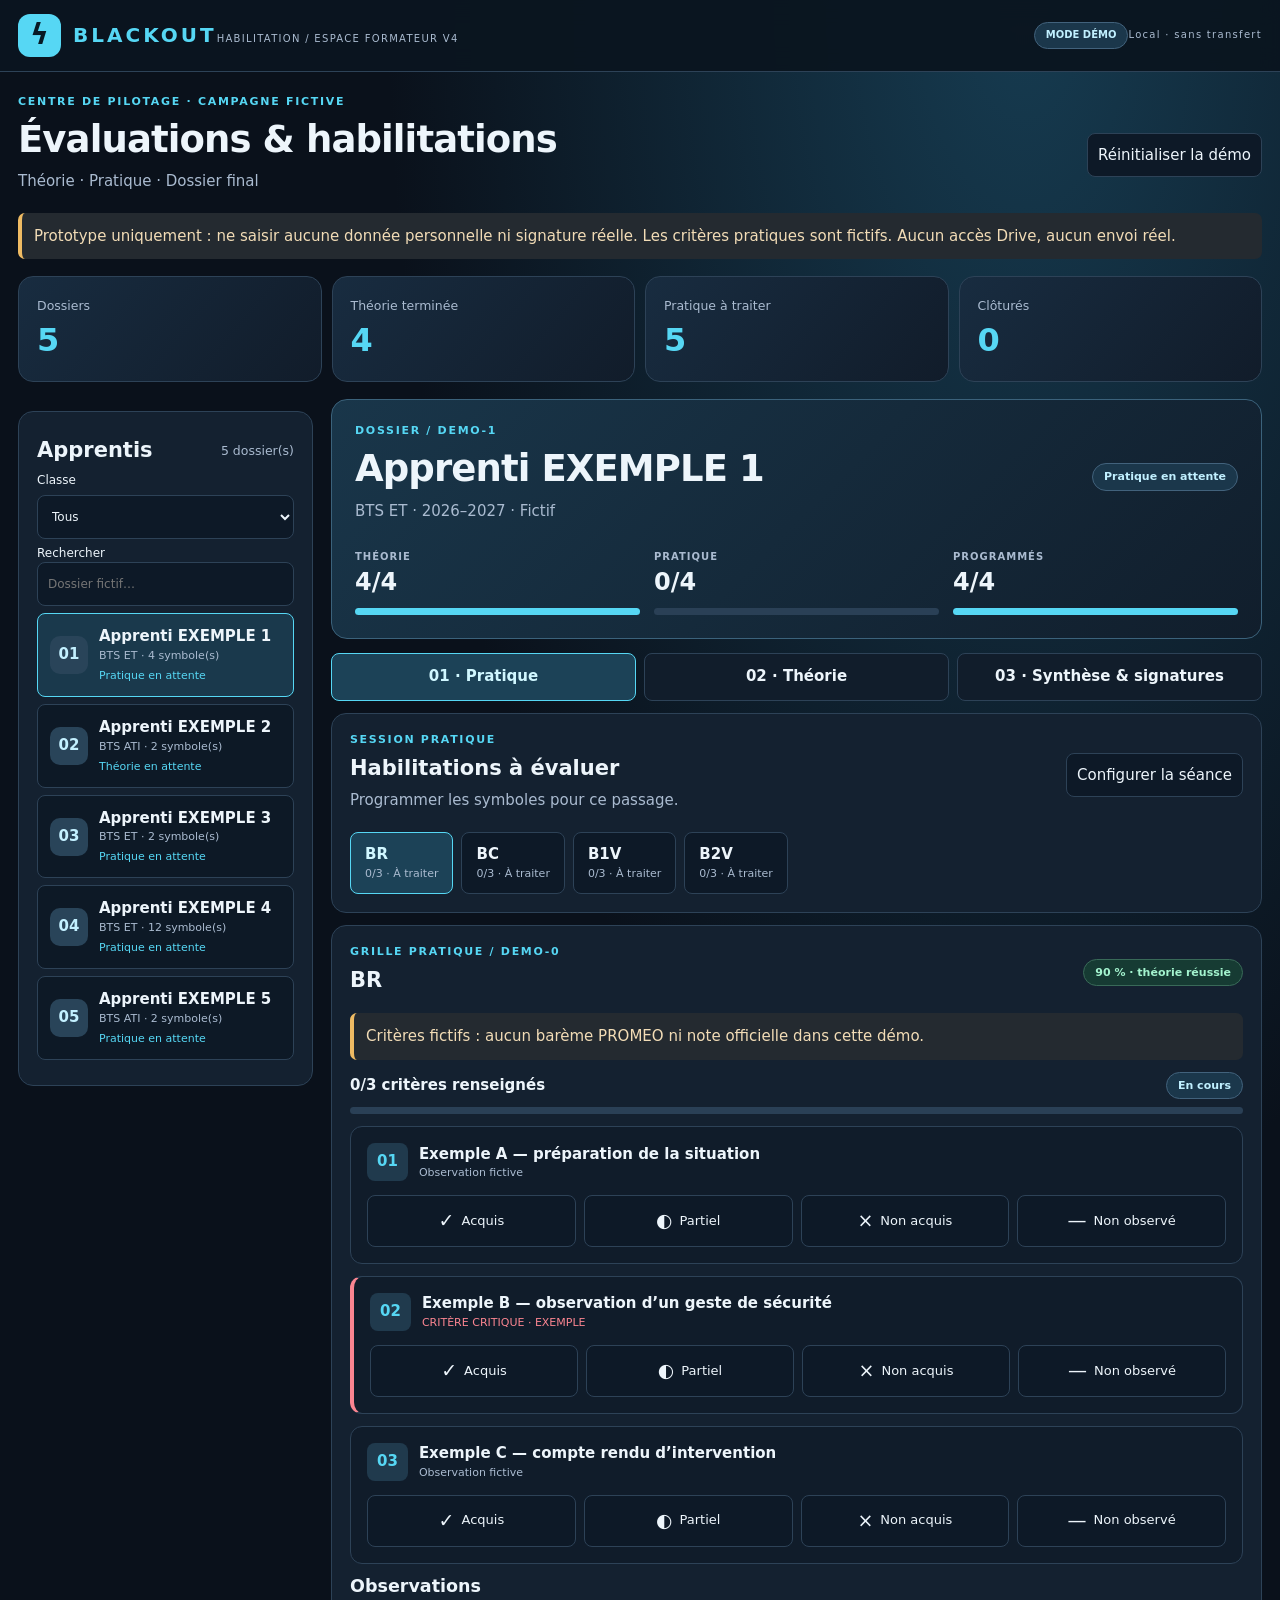
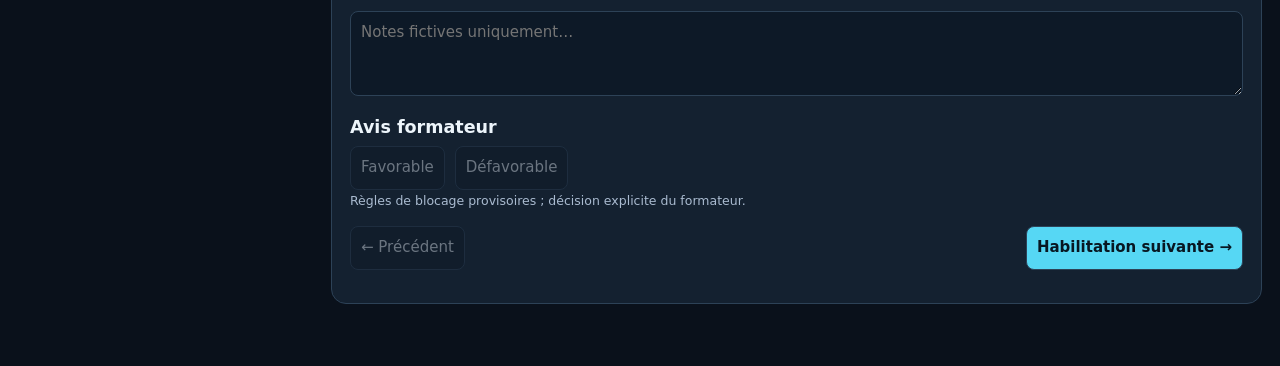
==== demo-v4/index.html @ 59c7b1a9 "Aperçu isolé V4, données fictives uniquement, V3 inchangée" ====
<!doctype html>
<html lang="fr"><meta charset="utf-8"><meta name="viewport" content="width=device-width,initial-scale=1"><title>BLACKOUT | Formateur V4 — démonstration</title>
<style>
:root{color-scheme:dark;--bg:#0b111a;--panel:#142131;--edge:#2a4256;--cyan:#56d7f4;--muted:#a7bbce;--red:#fa8591;--green:#49d8a4}*{box-sizing:border-box}body{margin:0;background:var(--bg);color:#edf5fb;font:16px system-ui,sans-serif}header{padding:20px;border-bottom:1px solid var(--edge);position:sticky;top:0;background:var(--bg);z-index:2}header b{color:var(--cyan);letter-spacing:3px}main{max-width:1100px;margin:auto;padding:18px}.panel{padding:20px;background:var(--panel);border:1px solid var(--edge);border-radius:14px;margin:12px 0}h1,h2,h3{margin:10px 0}p{line-height:1.5}.muted,small{color:var(--muted)}.notice{border-left:4px solid #efbb63;padding:12px;background:#242a30;color:#f2dcb6}.grid{display:grid;grid-template-columns:repeat(auto-fit,minmax(210px,1fr));gap:12px}.row{display:flex;gap:10px;flex-wrap:wrap;align-items:center;justify-content:space-between}button,input,select,textarea{font:inherit;border:1px solid var(--edge);border-radius:8px;padding:10px;color:inherit;background:#0d1927}button{cursor:pointer;min-height:44px}button.primary{background:var(--cyan);color:#081722;font-weight:800}button:disabled{opacity:.4;cursor:not-allowed}label{display:block}select,textarea{width:100%;margin:6px 0}.metric{font-size:30px;font-weight:800;color:var(--cyan)}.scroll{overflow:auto}table{width:100%;border-collapse:collapse}td,th{padding:12px;border-bottom:1px solid var(--edge);text-align:left}th{color:var(--muted)}.critical{border-left:4px solid var(--red)}.bad{color:var(--red)}.good{color:var(--green)}canvas{background:white;width:100%;height:120px;touch-action:none;border:1px solid var(--edge);border-radius:6px}#report{display:none}@media print{@page{size:A4;margin:13mm}header,#dashboard,#detail,.notice{display:none!important}body{background:white;color:black}#report{display:block!important}main{padding:0}.panel{background:white;border:1px solid #bbb}td,th{border:1px solid #aaa;color:black}img{max-width:100%}h2,h3{break-after:avoid}tr{break-inside:avoid}}:root{--bg:#0a111b;--panel:#142130;--edge:#2d4257;--cyan:#56d7f4;--muted:#aabbd0}body{background:radial-gradient(ellipse at 80% 0,#163b50,transparent 44%),var(--bg);font:15px/1.45 system-ui,sans-serif}header{display:flex;justify-content:space-between;align-items:center;gap:12px;padding:14px max(18px,calc((100vw - 1440px)/2));background:#0b1520f4;backdrop-filter:blur(12px)}.brand{display:flex;align-items:center;gap:12px}.logo{display:grid;place-items:center;width:43px;height:43px;border-radius:12px;background:var(--cyan);color:#071924;font-size:28px;font-weight:900}header b{font-size:20px;letter-spacing:3px}header small{font-size:10px;letter-spacing:1.3px}.label{font-size:11px;letter-spacing:1.7px;font-weight:800;color:var(--cyan)}main{max-width:1440px;padding:22px 18px 50px}h1,h2,h3{margin:8px 0;line-height:1.2}h1{font-size:clamp(25px,3vw,37px);letter-spacing:-.9px}h2{font-size:21px}p{margin:8px 0}.workspace{display:grid;grid-template-columns:minmax(245px,295px) minmax(0,1fr);gap:18px;align-items:start}.side{position:sticky;top:85px}.panel{padding:18px;border-radius:15px;margin:12px 0;background:var(--panel)}.hero{padding:23px;border:1px solid #3b627b;border-radius:16px;background:linear-gradient(135deg,#19364a,#111e2c);margin-bottom:14px}.hero-grid{display:grid;grid-template-columns:repeat(3,1fr);gap:14px;margin-top:20px}.hero-grid small{display:block;font-size:10px;letter-spacing:1px;font-weight:700}.hero-grid strong{font-size:24px}.track{height:7px;border-radius:8px;background:#2a4056;overflow:hidden;margin-top:8px}.track i{display:block;background:var(--cyan);height:100%}.metrics{display:grid;grid-template-columns:repeat(4,1fr);gap:10px;margin:17px 0}.metrics .panel{margin:0;background:linear-gradient(130deg,#182c40,#111c2a)}.metric{font-size:32px}.person{width:100%;display:flex;gap:11px;align-items:center;text-align:left;margin:7px 0;padding:12px;background:#0d1926;min-height:70px}.person.active{border-color:var(--cyan);background:#1a394c}.avatar{display:grid;place-items:center;width:38px;height:38px;flex:none;border-radius:10px;color:#c3f0ff;background:#294459;font-weight:850}.person span:last-child{display:flex;flex-direction:column}.person small{font-size:11px}.person em{font-style:normal;font-size:11px;color:var(--cyan);margin-top:4px}.steps{display:grid;grid-template-columns:repeat(3,1fr);gap:8px;margin:12px 0}.step{font-weight:750;background:#111d2b;min-height:48px}.step.active,.tab.active{border-color:var(--cyan);background:#1c4257;color:#d0f7ff}.scope-grid{display:grid;grid-template-columns:repeat(auto-fit,minmax(155px,1fr));gap:8px;margin:12px 0}.scope{display:flex;align-items:center;gap:9px;padding:11px;background:#0d1926;border:1px solid var(--edge);border-radius:10px;cursor:pointer}.scope small{display:block;font-size:11px}.scope input{accent-color:var(--cyan);width:22px;height:22px;flex:none}.tabs{display:flex;flex-wrap:wrap;gap:8px;margin-top:13px}.tab{display:flex;flex-direction:column;text-align:left;min-width:100px;padding:11px 14px}.tab small{font-size:11px}.pill{display:inline-block;border:1px solid #42627c;border-radius:99px;padding:5px 11px;font-size:11px;font-weight:750;color:#c1f0ff;background:#1b374b}.pill.ok{border-color:#396a58;background:#163b33;color:#a4f4cf}.pill.bad{border-color:#86434e;background:#42252d;color:#ffb2bb}.deferred{color:#ffd18a;font-size:13px;margin-top:10px}.criterion{border:1px solid var(--edge);border-radius:12px;padding:16px;margin:12px 0;background:#101c2a}.criterion.critical{border-left:4px solid var(--red)}.criterion-head{display:flex;align-items:center;gap:11px;margin-bottom:14px}.num{background:#203a4d;border-radius:8px;padding:8px 10px;font-weight:850;color:var(--cyan)}.criterion-head small{display:block;font-size:11px}.marks{display:grid;grid-template-columns:repeat(4,minmax(0,1fr));gap:8px}.mark{font-size:13px;min-height:52px;padding:8px 5px;display:flex;align-items:center;justify-content:center;gap:7px;white-space:normal}.mark span{font-size:19px}.mark.chosen.acquis,.chosen.favorable{border-color:var(--green);color:var(--green);background:#123e34}.mark.chosen.partiel{border-color:#ffd189;color:#ffd189;background:#41351f}.mark.chosen.non_acquis,.chosen.defavorable{border-color:var(--red);color:var(--red);background:#45252e}.mark.chosen.non_observe{background:#304257;border-color:#a7bbce}.navbottom{display:flex;justify-content:space-between;gap:10px;margin:15px 0}.notice{margin:12px 0;border-radius:7px}button{min-height:44px}button:focus-visible,input:focus-visible,textarea:focus-visible,select:focus-visible{outline:3px solid var(--cyan);outline-offset:2px}select,input[type=search]{width:100%;min-height:44px;padding:10px}textarea{resize:vertical;min-height:85px}.tiny{font-size:12px}.empty{border:1px dashed var(--edge);border-radius:14px;padding:28px;text-align:center;color:var(--muted)}.theory-item{border-top:1px solid var(--edge);padding:12px 0}.theory-item summary{color:var(--cyan);cursor:pointer}.report-table{min-width:460px}.viewname{font-size:12px;color:var(--muted)}.topright{text-align:right}.topright .pill{font-size:10px}@media(max-width:900px){.workspace{grid-template-columns:1fr}.side{position:static}.roster{display:grid;grid-template-columns:repeat(auto-fit,minmax(180px,1fr));gap:7px}.person{margin:0}.side-controls{display:grid;grid-template-columns:1fr 1fr;gap:10px}}@media(max-width:560px){main{padding:12px 10px 35px}header{padding:10px}.logo{width:35px;height:35px;font-size:24px}header b{font-size:15px}header small{font-size:8px}.metrics{grid-template-columns:1fr 1fr;gap:8px}.metrics .panel,.hero,.panel,.criterion{padding:13px}.marks{grid-template-columns:1fr 1fr}.steps{gap:5px}.step{font-size:12px;padding:7px 3px}.hero-grid{gap:8px}.hero-grid small{letter-spacing:0;font-size:9px}.tab{min-width:90px}.topright small{display:none}}@media print{#screen{display:none!important}#report{display:block!important}body{color:#172c44;background:#fff}}</style>
<header><div class="brand"><span class="logo">ϟ</span><div><b>BLACKOUT</b><small>HABILITATION / ESPACE FORMATEUR V4</small></div></div><div class="topright"><span class="pill">MODE DÉMO</span><small id="storage">Local · sans transfert</small></div></header>
<main><div id="screen"><div class="label">CENTRE DE PILOTAGE · CAMPAGNE FICTIVE</div><div class="row"><div><h1>Évaluations & habilitations</h1><p class="muted">Théorie · Pratique · Dossier final</p></div><button id="reset">Réinitialiser la démo</button></div><p class="notice">Prototype uniquement : ne saisir aucune donnée personnelle ni signature réelle. Les critères pratiques sont fictifs. Aucun accès Drive, aucun envoi réel.</p><div id="metrics" class="metrics"></div><div class="workspace"><aside id="dashboard" class="panel side"></aside><section id="detail"></section></div></div><section id="report"></section></main>
<script>/* V4 — noyau du dossier, règles pédagogiques provisoires */
const BlackoutCore=(function buildCore(){
 const profiles=["B0_éxécutant","B0_Chargé_de_chantier","B1V","B2V","BC","BE_mesurage","BE_Essais","BE_Manœuvre","BP","BR","BS","BF_HF"];
 function summarize(d,p){
  const t=d.theory[p]||null,g=d.practice[p]||null;
  const criteria=g?.criteria||[];
  const marked=criteria.filter(c=>["acquis","partiel","non_acquis","non_observe"].includes(c.mark));
  const critical=marked.filter(c=>c.critical&&c.mark!=="acquis");
  const complete=Boolean(g?.gridVersion&&criteria.length&&marked.length===criteria.length&&marked.every(c=>c.mark!=="non_observe"));
  return {theory:t? (t.passed?"réussie":"non réussie"):"à passer",practice:!complete?"à compléter":critical.length?"alerte critique":"évaluée",critical:critical.length,complete,canReview:Boolean(t&&complete),canFavor:Boolean(t?.passed&&complete&&!critical.length)};
 }
 function status(d){if(d.closed)return "Clôturé";if(d.profiles.some(p=>!d.theory[p]))return "Théorie en attente";if(d.profiles.some(p=>!summarize(d,p).complete))return "Pratique en attente";return "À valider / signer";}
 function attachTheory(d,packet){
  if(d.closed)throw Error("Dossier clôturé");
  if(packet.caseId!==d.caseId||packet.campaignId!==d.campaignId)throw Error("Identifiant ou campagne incompatible");
  if(!packet.results||typeof packet.results!=="object")throw Error("Résultats absents");
  const entries=Object.entries(packet.results);
  if(!entries.length)throw Error("Aucun résultat");
  for(const [p,r] of entries){
   if(!d.profiles.includes(p)||r.profile!==p||!Number.isInteger(r.good)||!Number.isInteger(r.total)||r.total<=0||r.good<0||r.good>r.total||!Array.isArray(r.details)||!Array.isArray(r.critical)||typeof r.passed!=="boolean")throw Error("Résultat invalide");
   if(d.theory[p])throw Error("Résultat déjà présent : reprise explicite nécessaire");
  }
  const next=JSON.parse(JSON.stringify(d));for(const [p,r] of entries)next.theory[p]={...r,source:"déclaratif / non authentifié"};next.revision++;return next;
 }
 function reviewAllowed(d){
  return d.profiles.every(p=>{const s=summarize(d,p),a=d.opinions[p];return s.canReview&&["favorable","defavorable"].includes(a)&&(a!=="favorable"||s.canFavor);});
 }
 return {profiles,summarize,status,attachTheory,reviewAllowed};
})();
</script>
<script>
"use strict";
const C=BlackoutCore, esc=v=>String(v??"").replace(/[&<>"']/g,x=>({"&":"&amp;","<":"&lt;",">":"&gt;",'"':"&quot;","'":"&#39;"}[x]));
const mkResult=(p,passed)=>({profile:p,good:passed?18:12,total:20,score:passed?90:60,passed,critical:passed?[]:["EX-02"],details:[{question:"Question fictive 1 (démonstration)",selected:["Réponse exemple"],expected:["Réponse exemple"],ok:true,critical:false},{question:"Question fictive 2 (démonstration)",selected:["Choix A"],expected:[passed?"Choix A":"Choix B"],ok:passed,critical:!passed}],date:"2026-11-26"});
function dossier(i,classe,profiles,done){let d={caseId:"DEMO-"+i,campaignId:"DEMO-2026",identity:{nom:"EXEMPLE "+i,prenom:"Apprenti",classe},profiles,theory:{},practice:{},opinions:{},signatures:{},revision:0,closed:false};if(done)d=C.attachTheory(d,{caseId:d.caseId,campaignId:d.campaignId,results:Object.fromEntries(profiles.map(p=>[p,mkResult(p,i!==3)]))});return d;}
const labels={"B0_éxécutant":"B0 exécutant","B0_Chargé_de_chantier":"B0 chargé de chantier","BE_mesurage":"BE Mesurage","BE_Essais":"BE Essai","BE_Manœuvre":"BE Manœuvre","BF_HF":"BF-HF"};
const label=p=>labels[p]||p;
const choices=[["acquis","Acquis","✓"],["partiel","Partiel","◐"],["non_acquis","Non acquis","×"],["non_observe","Non observé","—"]];
const key="blackout-v4-da-demo-1";
const initial=()=>[dossier(1,"BTS ET",["BR","BC","B1V","B2V"],true),dossier(2,"BTS ATI",["BS","BE_mesurage"],false),dossier(3,"BTS ET",["BR","BS"],true),dossier(4,"BTS ET",C.profiles,true),dossier(5,"BTS ATI",["B0_éxécutant","BE_Manœuvre"],true)].map(d=>({...d,scope:[...d.profiles]}));
let dossiers=initial(),selected=dossiers[0].caseId,filter="Tous",query="",tab="BR",view="practice",scopeOpen=false;
try{let raw=JSON.parse(localStorage.getItem(key)||"null");if(Array.isArray(raw)&&raw.length===5&&raw.every(d=>d.caseId?.startsWith("DEMO-")&&Array.isArray(d.scope)))dossiers=raw}catch{}
function saveDemo(){try{localStorage.setItem(key,JSON.stringify(dossiers));$("storage").textContent="Brouillon démo sauvegardé"}catch{$("storage").textContent="Session en mémoire"}}
function progress(n,t){return '<div class="track" role="progressbar" aria-valuemin="0" aria-valuemax="'+t+'" aria-valuenow="'+n+'"><i style="width:'+(t?100*n/t:0)+'%"></i></div>'}
function pill(t,k=""){return '<span class="pill '+k+'">'+esc(t)+'</span>'}
function toggleScope(d,p,on){if(d.closed||!d.profiles.includes(p))return false;d.scope=on?d.profiles.filter(x=>x===p||d.scope.includes(x)):d.scope.filter(x=>x!==p);invalidate(d);return true}
function canClose(d){return !d.closed&&C.reviewAllowed(d)}
function status(d){return C.status(d)}
function initGrid(d,p){return d.practice[p]??={gridVersion:"DEMO-0",criteria:[{text:"Exemple A — préparation de la situation",critical:false,mark:""},{text:"Exemple B — observation d’un geste de sécurité",critical:true,mark:""},{text:"Exemple C — compte rendu d’intervention",critical:false,mark:""}],observations:""}}
function count(d,p){return initGrid(d,p).criteria.filter(c=>c.mark&&c.mark!=="non_observe").length}
function setMark(d,p,i,v){if(d.closed||!d.scope.includes(p)||!choices.some(c=>c[0]===v)||!initGrid(d,p).criteria[i])return false;initGrid(d,p).criteria[i].mark=v;delete d.opinions[p];invalidate(d);return true}
function ensureTab(d){if(!d.scope.includes(tab))tab=d.scope[0]||null}
const $=id=>document.getElementById(id);
function dashboard(){let group=dossiers.filter(d=>filter==="Tous"||d.identity.classe===filter),list=group.filter(d=>(d.identity.prenom+" "+d.identity.nom+" "+d.caseId).toLowerCase().includes(query.toLowerCase()));$("metrics").innerHTML=[["Dossiers",group.length],["Théorie terminée",group.filter(d=>d.profiles.every(p=>d.theory[p])).length],["Pratique à traiter",group.filter(d=>!d.closed&&d.profiles.some(p=>!C.summarize(d,p).complete)).length],["Clôturés",group.filter(d=>d.closed).length]].map(([t,n])=>'<div class="panel"><small>'+t+'</small><div class="metric">'+n+'</div></div>').join("");
$("dashboard").innerHTML='<div class="row"><h2>Apprentis</h2><small>'+list.length+' dossier(s)</small></div><div class="side-controls"><label class="tiny">Classe<select id="classFilter">'+["Tous","BTS ET","BTS ATI"].map(c=>'<option '+(filter===c?"selected":"")+'>'+c+'</option>').join("")+'</select></label><label class="tiny">Rechercher<input type="search" id="search" placeholder="Dossier fictif…" value="'+esc(query)+'"></label></div><div id="roster" class="roster">'+list.map(d=>'<button class="person '+(d.caseId===selected?"active":"")+'" data-open="'+d.caseId+'"><span class="avatar">'+d.caseId.split("-").pop().padStart(2,"0")+'</span><span><b>'+esc(d.identity.prenom+" "+d.identity.nom)+'</b><small>'+esc(d.identity.classe)+' · '+d.profiles.length+' symbole(s)</small><em>'+esc(status(d))+'</em></span></button>').join("")+'</div>';
$("classFilter").onchange=e=>{filter=e.target.value;const d=current();if(filter!=="Tous"&&d?.identity.classe!==filter){selected=dossiers.find(x=>x.identity.classe===filter)?.caseId||null;tab=null;view="practice";scopeOpen=false;}dashboard();detail()};$("search").oninput=e=>{query=e.target.value;let start=e.target.selectionStart;dashboard();$("search").focus();try{$("search").setSelectionRange(start,start)}catch{}};
$("dashboard").querySelectorAll("[data-open]").forEach(b=>b.onclick=()=>{selected=b.dataset.open;tab=null;view="practice";scopeOpen=false;dashboard();detail();if(innerWidth<901)$("detail").scrollIntoView({behavior:"smooth"})})}
$("reset").onclick=()=>{if(!confirm("Réinitialiser les données fictives ?"))return;dossiers=initial();selected=dossiers[0].caseId;tab="BR";view="practice";scopeOpen=false;saveDemo();dashboard();detail()};
function invalidate(d){d.signatures={};d.revision++;}function current(){return dossiers.find(d=>d.caseId===selected)}
function detail(){const d=current();if(!d){$("detail").innerHTML='<div class="empty">Sélectionner un apprenti.</div>';return}
d.profiles.forEach(p=>initGrid(d,p));ensureTab(d);const td=d.profiles.filter(p=>d.theory[p]).length,pd=d.profiles.filter(p=>C.summarize(d,p).complete).length,n=d.profiles.length;
$("detail").innerHTML='<section class="hero"><div class="row"><div><div class="label">DOSSIER / '+esc(d.caseId)+'</div><h1>'+esc(d.identity.prenom+" "+d.identity.nom)+'</h1><p class="muted">'+esc(d.identity.classe)+' · 2026–2027 · Fictif</p></div>'+pill(status(d))+'</div><div class="hero-grid">'+[["THÉORIE",td],["PRATIQUE",pd],["PROGRAMMÉS",d.scope.length]].map(([t,v])=>'<div><small>'+t+'</small><strong>'+v+'/'+n+'</strong>'+progress(v,n)+'</div>').join("")+'</div></section><div class="steps">'+[["practice","01 · Pratique"],["theory","02 · Théorie"],["final","03 · Synthèse & signatures"]].map(([v,t])=>'<button class="step '+(v===view?"active":"")+'" data-view="'+v+'" aria-pressed="'+(v===view)+'">'+t+'</button>').join("")+'</div>';
$("detail").querySelectorAll("[data-view]").forEach(b=>b.onclick=()=>{view=b.dataset.view;detail()});
if(view==="theory"){$("detail").insertAdjacentHTML("beforeend",'<section class="panel"><div class="label">RÉSULTATS THÉORIQUES</div><h2>Historique du dossier</h2><p class="muted">Résultats et corrigés fictifs.</p>'+d.profiles.map(p=>{let r=d.theory[p];return '<div class="theory-item"><div class="row"><b>'+esc(label(p))+'</b>'+pill(r?r.score+" % · "+(r.passed?"Réussie":"Non réussie"):"À passer",r?(r.passed?"ok":"bad"):"")+'</div>'+(r?'<p class="muted">'+r.good+'/'+r.total+' · '+r.critical.length+' erreur(s) critique(s)</p><details><summary>Voir le corrigé</summary>'+r.details.map(q=>'<p>'+esc(q.question)+'<br>Donnée : '+esc(q.selected.join(", "))+'<br>Attendue : '+esc(q.expected.join(", "))+'</p>').join("")+'</details>':"")+'</div>'}).join("")+'</section>');return}
if(view==="practice"){
const disabled=d.closed?"disabled":"",scope=document.createElement("section");scope.className="panel";
scope.innerHTML='<div class="row"><div><div class="label">SESSION PRATIQUE</div><h2>Habilitations à évaluer</h2><p class="muted">Programmer les symboles pour ce passage.</p></div><button id="configure" aria-expanded="'+scopeOpen+'">'+(scopeOpen?"Fermer la sélection":"Configurer la séance")+'</button></div>'+(scopeOpen?'<div class="scope-grid">'+d.profiles.map(p=>'<label class="scope"><input type="checkbox" data-scope="'+esc(p)+'" '+(d.scope.includes(p)?"checked":"")+' '+disabled+'><span><b>'+esc(label(p))+'</b><small>'+(d.scope.includes(p)?"Programmé":"Reporté")+'</small></span></label>').join("")+'</div><small>Un report ne supprime ni la théorie ni les observations. Il ne vaut pas validation.</small>':"")+'<div class="tabs">'+d.scope.map(p=>{let s=C.summarize(d,p);return '<button class="tab '+(tab===p?"active":"")+'" data-tab="'+esc(p)+'" aria-pressed="'+(tab===p)+'"><b>'+esc(label(p))+'</b><small>'+count(d,p)+'/'+initGrid(d,p).criteria.length+' · '+(s.critical?"Alerte":s.complete?"Évaluée":"À traiter")+'</small></button>'}).join("")+'</div>'+(d.profiles.some(p=>!d.scope.includes(p))?'<div class="deferred">Reportés : '+d.profiles.filter(p=>!d.scope.includes(p)).map(p=>esc(label(p))).join(" · ")+'</div>':"");
$("detail").append(scope);$("configure").onclick=()=>{scopeOpen=!scopeOpen;detail()};scope.querySelectorAll("[data-scope]").forEach(el=>el.onchange=()=>{if(toggleScope(d,el.dataset.scope,el.checked)){ensureTab(d);saveDemo();dashboard();detail()}});scope.querySelectorAll("[data-tab]").forEach(b=>b.onclick=()=>{tab=b.dataset.tab;detail()});
if(!tab){$("detail").insertAdjacentHTML("beforeend",'<div class="empty">Aucun symbole programmé. Ouvrir la sélection pour reprendre une évaluation.</div>');return}
const p=tab,g=initGrid(d,p),s=C.summarize(d,p),t=d.theory[p],section=document.createElement("section");section.className="panel";
section.innerHTML='<div class="row"><div><div class="label">GRILLE PRATIQUE / '+esc(g.gridVersion)+'</div><h2>'+esc(label(p))+'</h2></div>'+pill(t?t.score+" % · théorie "+(t.passed?"réussie":"non réussie"):"Théorie en attente",t?(t.passed?"ok":"bad"):"")+'</div><p class="notice">Critères fictifs : aucun barème PROMEO ni note officielle dans cette démo.</p><div class="row"><b>'+count(d,p)+'/'+g.criteria.length+' critères renseignés</b>'+pill(s.critical?"Alerte critique":s.complete?"Grille renseignée":"En cours",s.critical?"bad":s.complete?"ok":"")+'</div>'+progress(count(d,p),g.criteria.length)+g.criteria.map((c,i)=>'<article class="criterion '+(c.critical?"critical":"")+'"><div class="criterion-head"><span class="num">'+String(i+1).padStart(2,"0")+'</span><div><b>'+esc(c.text)+'</b><small class="'+(c.critical?"bad":"")+'">'+(c.critical?"CRITÈRE CRITIQUE · EXEMPLE":"Observation fictive")+'</small></div></div><div class="marks">'+choices.map(([v,l,icon])=>'<button class="mark '+v+' '+(c.mark===v?"chosen":"")+'" data-i="'+i+'" data-mark="'+v+'" aria-pressed="'+(c.mark===v)+'" '+disabled+'><span>'+icon+'</span>'+l+'</button>').join("")+'</div></article>').join("")+'<h3>Observations</h3><textarea data-observation maxlength="600" placeholder="Notes fictives uniquement…" '+disabled+'>'+esc(g.observations)+'</textarea><h3>Avis formateur</h3><div class="row" style="justify-content:start">'+[["favorable","Favorable"],["defavorable","Défavorable"]].map(([v,l])=>'<button data-opinion="'+v+'" class="'+v+' '+(d.opinions[p]===v?"chosen":"")+'" aria-pressed="'+(d.opinions[p]===v)+'" '+(d.closed||!s.canReview||(v==="favorable"&&!s.canFavor)?"disabled":"")+'>'+l+'</button>').join("")+'</div><small>Règles de blocage provisoires ; décision explicite du formateur.</small><div class="navbottom"><button data-move="-1" '+(d.scope.indexOf(p)===0?"disabled":"")+'>← Précédent</button><button class="primary" data-move="1" '+(d.scope.indexOf(p)===d.scope.length-1?"disabled":"")+'>Habilitation suivante →</button></div>';
$("detail").append(section);section.querySelectorAll("[data-mark]").forEach(el=>el.onclick=()=>{if(setMark(d,p,Number(el.dataset.i),el.dataset.mark)){saveDemo();dashboard();detail()}});section.querySelector("[data-observation]").oninput=e=>{g.observations=e.target.value;invalidate(d);saveDemo()};section.querySelectorAll("[data-opinion]").forEach(el=>el.onclick=()=>{if(d.closed)return;const a=C.summarize(d,p),v=el.dataset.opinion;if(!a.canReview||(v==='favorable'&&!a.canFavor))return;d.opinions[p]=v;invalidate(d);saveDemo();dashboard();detail()});section.querySelectorAll("[data-move]").forEach(el=>el.onclick=()=>{tab=d.scope[d.scope.indexOf(p)+Number(el.dataset.move)]||p;detail()});return}
$("detail").insertAdjacentHTML("beforeend",'<section class="panel scroll"><div class="label">CONTRÔLE FINAL</div><h2>Synthèse du dossier</h2><table class="report-table"><thead><tr><th>Symbole</th><th>Théorie</th><th>Pratique</th><th>Avis</th></tr></thead><tbody>'+d.profiles.map(p=>{let s=C.summarize(d,p);return '<tr><td><b>'+esc(label(p))+'</b></td><td>'+esc(s.theory)+'</td><td>'+esc(d.scope.includes(p)?s.practice:s.complete?"Évaluée · reportée":"Reportée / non évaluée")+'</td><td>'+esc(d.opinions[p]||"En attente")+'</td></tr>'}).join("")+'</tbody></table><p class="muted">La clôture finale exige tous les symboles attribués ; un report maintient le dossier ouvert.</p></section>');

 const box=document.createElement("section");box.className="panel";const can=canClose(d);
 box.innerHTML='<h2>Clôture et signatures de démonstration</h2><p>'+(can?"Synthèse prête pour le visa de test.":"Compléter théorie, pratique et avis de tous les symboles avant de signer.")+'</p><div class="grid">'+["learner","trainer"].map(role=>'<div><h3>'+(role==="learner"?"Apprenti":"Formateur")+'</h3><canvas id="pad-'+role+'" width="600" height="150"></canvas><p><button data-clear="'+role+'" '+(!can||d.closed?"disabled":"")+'>Effacer</button></p></div>').join("")+'</div><div class="row"><button class="primary" id="close" '+(!can||d.closed?"disabled":"")+'>Clôturer la démonstration</button><button id="print" '+(!d.closed?"disabled":"")+'>Imprimer / PDF</button></div><p class="muted">Aucun envoi automatique dans cette version.</p>';$("detail").append(box);
 for(const role of ["learner","trainer"]){const pad=$("pad-"+role),ctx=pad.getContext("2d");ctx.strokeStyle="#17334d";ctx.lineWidth=3;ctx.lineCap="round";if(d.signatures[role]){const img=new Image();img.onload=()=>ctx.drawImage(img,0,0);img.src=d.signatures[role].image}let active=false,moved=false;function xy(e){const r=pad.getBoundingClientRect();return [(e.clientX-r.left)*pad.width/r.width,(e.clientY-r.top)*pad.height/r.height]}pad.onpointerdown=e=>{if(!can||d.closed)return;active=true;moved=false;pad.setPointerCapture(e.pointerId);ctx.beginPath();ctx.moveTo(...xy(e));};pad.onpointermove=e=>{if(!active)return;moved=true;ctx.lineTo(...xy(e));ctx.stroke()};function finish(){if(active&&moved)d.signatures[role]={image:pad.toDataURL("image/png"),at:new Date().toISOString(),revision:d.revision};active=false;saveDemo()}pad.onpointerup=finish;pad.onpointercancel=finish;box.querySelector('[data-clear="'+role+'"]').onclick=()=>{delete d.signatures[role];ctx.clearRect(0,0,pad.width,pad.height);saveDemo()};}
 $("close").onclick=()=>{if(!canClose(d)||!["learner","trainer"].every(r=>d.signatures[r]?.revision===d.revision)){alert("Les deux signatures de démonstration sont nécessaires.");return}d.closed=true;d.closedAt=new Date().toISOString();saveDemo();dashboard();detail()};$("print").onclick=()=>{report(d);window.print()};
}
function report(d){$("report").innerHTML='<h1>Bilan habilitation — DÉMONSTRATION</h1><p>Document fictif, non administratif · '+esc(d.caseId)+'</p><p>'+esc(d.identity.prenom+" "+d.identity.nom+" · "+d.identity.classe)+'</p><table><tr><th>Symbole</th><th>Théorie</th><th>Pratique</th><th>Avis</th></tr>'+d.profiles.map(p=>{let s=C.summarize(d,p);return '<tr><td>'+esc(p)+'</td><td>'+esc(s.theory)+'</td><td>'+esc(s.practice)+'</td><td>'+esc(d.opinions[p])+'</td></tr>'}).join("")+'</table>'+d.profiles.map(p=>'<h2>'+esc(p)+'</h2><h3>Correction théorique</h3>'+d.theory[p].details.map(q=>'<p>'+esc(q.question)+' — donnée : '+esc(q.selected.join(", "))+' — attendue : '+esc(q.expected.join(", "))+'</p>').join("")+'<h3>Pratique (grille fictive)</h3>'+d.practice[p].criteria.map(c=>'<p>'+esc(c.text)+' : '+esc(c.mark)+'</p>').join("")+'<p>Observations : '+esc(d.practice[p].observations)+'</p>').join("")+'<h2>Signatures de test</h2>'+["learner","trainer"].map(r=>'<p>'+esc(r==="learner"?"Apprenti":"Formateur")+' · '+esc(d.signatures[r].at)+'</p><img width="260" src="'+esc(d.signatures[r].image)+'">').join("")+'<p>Clôturé le '+esc(d.closedAt)+'. Ne constitue pas un titre d’habilitation.</p>';}
dashboard();detail();
</script></html>
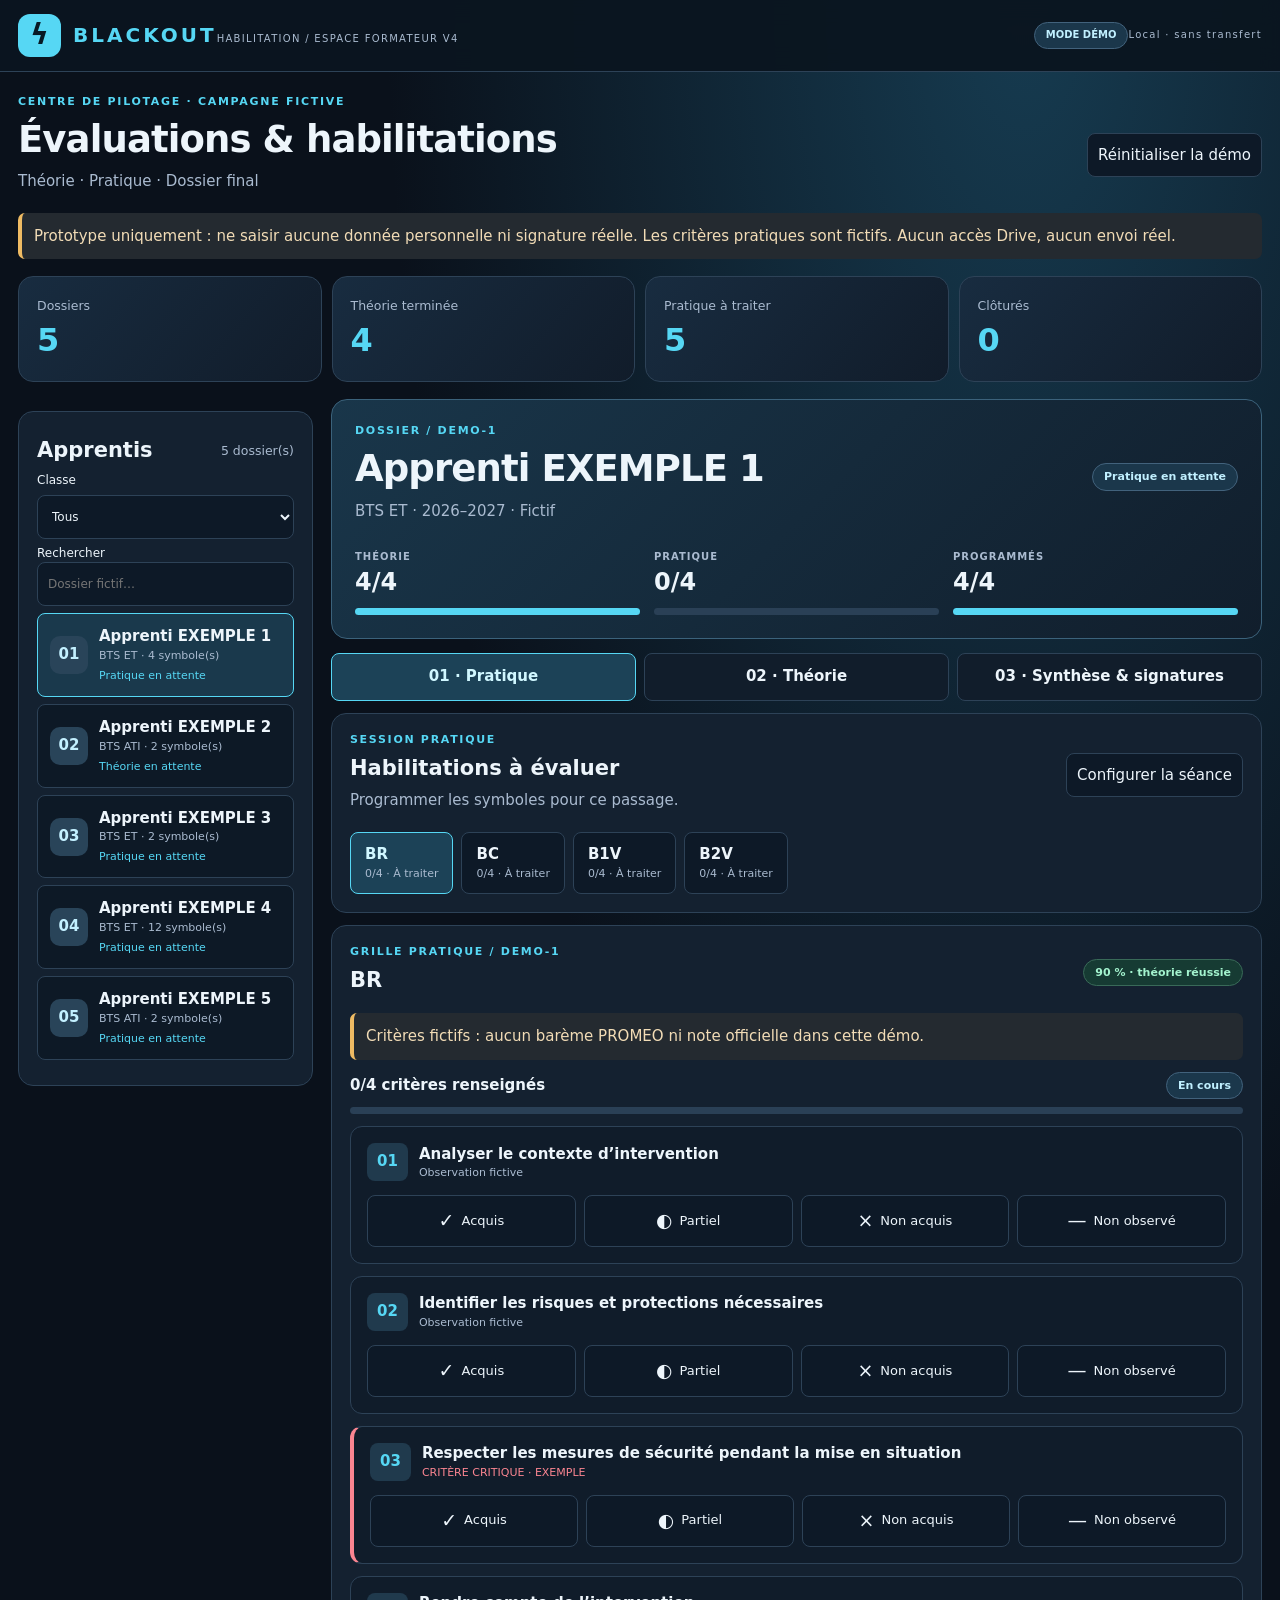
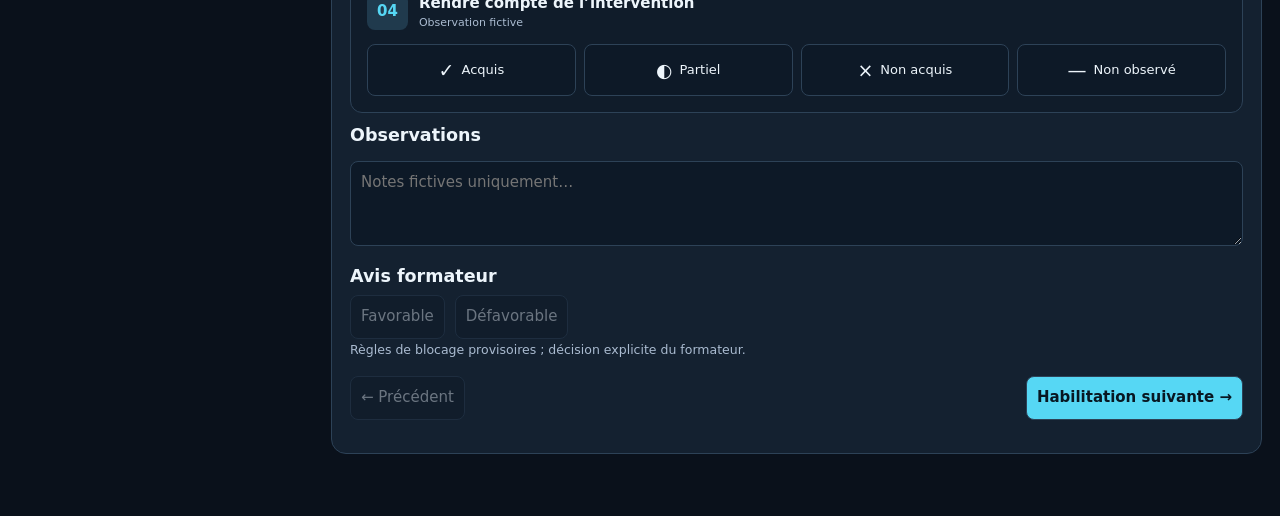
==== commit fd69186d: "Publier démo V4 avec grilles fictives et aperçu employeur" ====
--- a/demo-v4/index.html
+++ b/demo-v4/index.html
@@ -1,7 +1,23 @@
 <!doctype html>
 <html lang="fr"><meta charset="utf-8"><meta name="viewport" content="width=device-width,initial-scale=1"><title>BLACKOUT | Formateur V4 — démonstration</title>
 <style>
-:root{color-scheme:dark;--bg:#0b111a;--panel:#142131;--edge:#2a4256;--cyan:#56d7f4;--muted:#a7bbce;--red:#fa8591;--green:#49d8a4}*{box-sizing:border-box}body{margin:0;background:var(--bg);color:#edf5fb;font:16px system-ui,sans-serif}header{padding:20px;border-bottom:1px solid var(--edge);position:sticky;top:0;background:var(--bg);z-index:2}header b{color:var(--cyan);letter-spacing:3px}main{max-width:1100px;margin:auto;padding:18px}.panel{padding:20px;background:var(--panel);border:1px solid var(--edge);border-radius:14px;margin:12px 0}h1,h2,h3{margin:10px 0}p{line-height:1.5}.muted,small{color:var(--muted)}.notice{border-left:4px solid #efbb63;padding:12px;background:#242a30;color:#f2dcb6}.grid{display:grid;grid-template-columns:repeat(auto-fit,minmax(210px,1fr));gap:12px}.row{display:flex;gap:10px;flex-wrap:wrap;align-items:center;justify-content:space-between}button,input,select,textarea{font:inherit;border:1px solid var(--edge);border-radius:8px;padding:10px;color:inherit;background:#0d1927}button{cursor:pointer;min-height:44px}button.primary{background:var(--cyan);color:#081722;font-weight:800}button:disabled{opacity:.4;cursor:not-allowed}label{display:block}select,textarea{width:100%;margin:6px 0}.metric{font-size:30px;font-weight:800;color:var(--cyan)}.scroll{overflow:auto}table{width:100%;border-collapse:collapse}td,th{padding:12px;border-bottom:1px solid var(--edge);text-align:left}th{color:var(--muted)}.critical{border-left:4px solid var(--red)}.bad{color:var(--red)}.good{color:var(--green)}canvas{background:white;width:100%;height:120px;touch-action:none;border:1px solid var(--edge);border-radius:6px}#report{display:none}@media print{@page{size:A4;margin:13mm}header,#dashboard,#detail,.notice{display:none!important}body{background:white;color:black}#report{display:block!important}main{padding:0}.panel{background:white;border:1px solid #bbb}td,th{border:1px solid #aaa;color:black}img{max-width:100%}h2,h3{break-after:avoid}tr{break-inside:avoid}}:root{--bg:#0a111b;--panel:#142130;--edge:#2d4257;--cyan:#56d7f4;--muted:#aabbd0}body{background:radial-gradient(ellipse at 80% 0,#163b50,transparent 44%),var(--bg);font:15px/1.45 system-ui,sans-serif}header{display:flex;justify-content:space-between;align-items:center;gap:12px;padding:14px max(18px,calc((100vw - 1440px)/2));background:#0b1520f4;backdrop-filter:blur(12px)}.brand{display:flex;align-items:center;gap:12px}.logo{display:grid;place-items:center;width:43px;height:43px;border-radius:12px;background:var(--cyan);color:#071924;font-size:28px;font-weight:900}header b{font-size:20px;letter-spacing:3px}header small{font-size:10px;letter-spacing:1.3px}.label{font-size:11px;letter-spacing:1.7px;font-weight:800;color:var(--cyan)}main{max-width:1440px;padding:22px 18px 50px}h1,h2,h3{margin:8px 0;line-height:1.2}h1{font-size:clamp(25px,3vw,37px);letter-spacing:-.9px}h2{font-size:21px}p{margin:8px 0}.workspace{display:grid;grid-template-columns:minmax(245px,295px) minmax(0,1fr);gap:18px;align-items:start}.side{position:sticky;top:85px}.panel{padding:18px;border-radius:15px;margin:12px 0;background:var(--panel)}.hero{padding:23px;border:1px solid #3b627b;border-radius:16px;background:linear-gradient(135deg,#19364a,#111e2c);margin-bottom:14px}.hero-grid{display:grid;grid-template-columns:repeat(3,1fr);gap:14px;margin-top:20px}.hero-grid small{display:block;font-size:10px;letter-spacing:1px;font-weight:700}.hero-grid strong{font-size:24px}.track{height:7px;border-radius:8px;background:#2a4056;overflow:hidden;margin-top:8px}.track i{display:block;background:var(--cyan);height:100%}.metrics{display:grid;grid-template-columns:repeat(4,1fr);gap:10px;margin:17px 0}.metrics .panel{margin:0;background:linear-gradient(130deg,#182c40,#111c2a)}.metric{font-size:32px}.person{width:100%;display:flex;gap:11px;align-items:center;text-align:left;margin:7px 0;padding:12px;background:#0d1926;min-height:70px}.person.active{border-color:var(--cyan);background:#1a394c}.avatar{display:grid;place-items:center;width:38px;height:38px;flex:none;border-radius:10px;color:#c3f0ff;background:#294459;font-weight:850}.person span:last-child{display:flex;flex-direction:column}.person small{font-size:11px}.person em{font-style:normal;font-size:11px;color:var(--cyan);margin-top:4px}.steps{display:grid;grid-template-columns:repeat(3,1fr);gap:8px;margin:12px 0}.step{font-weight:750;background:#111d2b;min-height:48px}.step.active,.tab.active{border-color:var(--cyan);background:#1c4257;color:#d0f7ff}.scope-grid{display:grid;grid-template-columns:repeat(auto-fit,minmax(155px,1fr));gap:8px;margin:12px 0}.scope{display:flex;align-items:center;gap:9px;padding:11px;background:#0d1926;border:1px solid var(--edge);border-radius:10px;cursor:pointer}.scope small{display:block;font-size:11px}.scope input{accent-color:var(--cyan);width:22px;height:22px;flex:none}.tabs{display:flex;flex-wrap:wrap;gap:8px;margin-top:13px}.tab{display:flex;flex-direction:column;text-align:left;min-width:100px;padding:11px 14px}.tab small{font-size:11px}.pill{display:inline-block;border:1px solid #42627c;border-radius:99px;padding:5px 11px;font-size:11px;font-weight:750;color:#c1f0ff;background:#1b374b}.pill.ok{border-color:#396a58;background:#163b33;color:#a4f4cf}.pill.bad{border-color:#86434e;background:#42252d;color:#ffb2bb}.deferred{color:#ffd18a;font-size:13px;margin-top:10px}.criterion{border:1px solid var(--edge);border-radius:12px;padding:16px;margin:12px 0;background:#101c2a}.criterion.critical{border-left:4px solid var(--red)}.criterion-head{display:flex;align-items:center;gap:11px;margin-bottom:14px}.num{background:#203a4d;border-radius:8px;padding:8px 10px;font-weight:850;color:var(--cyan)}.criterion-head small{display:block;font-size:11px}.marks{display:grid;grid-template-columns:repeat(4,minmax(0,1fr));gap:8px}.mark{font-size:13px;min-height:52px;padding:8px 5px;display:flex;align-items:center;justify-content:center;gap:7px;white-space:normal}.mark span{font-size:19px}.mark.chosen.acquis,.chosen.favorable{border-color:var(--green);color:var(--green);background:#123e34}.mark.chosen.partiel{border-color:#ffd189;color:#ffd189;background:#41351f}.mark.chosen.non_acquis,.chosen.defavorable{border-color:var(--red);color:var(--red);background:#45252e}.mark.chosen.non_observe{background:#304257;border-color:#a7bbce}.navbottom{display:flex;justify-content:space-between;gap:10px;margin:15px 0}.notice{margin:12px 0;border-radius:7px}button{min-height:44px}button:focus-visible,input:focus-visible,textarea:focus-visible,select:focus-visible{outline:3px solid var(--cyan);outline-offset:2px}select,input[type=search]{width:100%;min-height:44px;padding:10px}textarea{resize:vertical;min-height:85px}.tiny{font-size:12px}.empty{border:1px dashed var(--edge);border-radius:14px;padding:28px;text-align:center;color:var(--muted)}.theory-item{border-top:1px solid var(--edge);padding:12px 0}.theory-item summary{color:var(--cyan);cursor:pointer}.report-table{min-width:460px}.viewname{font-size:12px;color:var(--muted)}.topright{text-align:right}.topright .pill{font-size:10px}@media(max-width:900px){.workspace{grid-template-columns:1fr}.side{position:static}.roster{display:grid;grid-template-columns:repeat(auto-fit,minmax(180px,1fr));gap:7px}.person{margin:0}.side-controls{display:grid;grid-template-columns:1fr 1fr;gap:10px}}@media(max-width:560px){main{padding:12px 10px 35px}header{padding:10px}.logo{width:35px;height:35px;font-size:24px}header b{font-size:15px}header small{font-size:8px}.metrics{grid-template-columns:1fr 1fr;gap:8px}.metrics .panel,.hero,.panel,.criterion{padding:13px}.marks{grid-template-columns:1fr 1fr}.steps{gap:5px}.step{font-size:12px;padding:7px 3px}.hero-grid{gap:8px}.hero-grid small{letter-spacing:0;font-size:9px}.tab{min-width:90px}.topright small{display:none}}@media print{#screen{display:none!important}#report{display:block!important}body{color:#172c44;background:#fff}}</style>
+:root{color-scheme:dark;--bg:#0b111a;--panel:#142131;--edge:#2a4256;--cyan:#56d7f4;--muted:#a7bbce;--red:#fa8591;--green:#49d8a4}*{box-sizing:border-box}body{margin:0;background:var(--bg);color:#edf5fb;font:16px system-ui,sans-serif}header{padding:20px;border-bottom:1px solid var(--edge);position:sticky;top:0;background:var(--bg);z-index:2}header b{color:var(--cyan);letter-spacing:3px}main{max-width:1100px;margin:auto;padding:18px}.panel{padding:20px;background:var(--panel);border:1px solid var(--edge);border-radius:14px;margin:12px 0}h1,h2,h3{margin:10px 0}p{line-height:1.5}.muted,small{color:var(--muted)}.notice{border-left:4px solid #efbb63;padding:12px;background:#242a30;color:#f2dcb6}.grid{display:grid;grid-template-columns:repeat(auto-fit,minmax(210px,1fr));gap:12px}.row{display:flex;gap:10px;flex-wrap:wrap;align-items:center;justify-content:space-between}button,input,select,textarea{font:inherit;border:1px solid var(--edge);border-radius:8px;padding:10px;color:inherit;background:#0d1927}button{cursor:pointer;min-height:44px}button.primary{background:var(--cyan);color:#081722;font-weight:800}button:disabled{opacity:.4;cursor:not-allowed}label{display:block}select,textarea{width:100%;margin:6px 0}.metric{font-size:30px;font-weight:800;color:var(--cyan)}.scroll{overflow:auto}table{width:100%;border-collapse:collapse}td,th{padding:12px;border-bottom:1px solid var(--edge);text-align:left}th{color:var(--muted)}.critical{border-left:4px solid var(--red)}.bad{color:var(--red)}.good{color:var(--green)}canvas{background:white;width:100%;height:120px;touch-action:none;border:1px solid var(--edge);border-radius:6px}#report{display:none}@media print{@page{size:A4;margin:13mm}header,#dashboard,#detail,.notice{display:none!important}body{background:white;color:black}#report{display:block!important}main{padding:0}.panel{background:white;border:1px solid #bbb}td,th{border:1px solid #aaa;color:black}img{max-width:100%}h2,h3{break-after:avoid}tr{break-inside:avoid}}:root{--bg:#0a111b;--panel:#142130;--edge:#2d4257;--cyan:#56d7f4;--muted:#aabbd0}body{background:radial-gradient(ellipse at 80% 0,#163b50,transparent 44%),var(--bg);font:15px/1.45 system-ui,sans-serif}header{display:flex;justify-content:space-between;align-items:center;gap:12px;padding:14px max(18px,calc((100vw - 1440px)/2));background:#0b1520f4;backdrop-filter:blur(12px)}.brand{display:flex;align-items:center;gap:12px}.logo{display:grid;place-items:center;width:43px;height:43px;border-radius:12px;background:var(--cyan);color:#071924;font-size:28px;font-weight:900}header b{font-size:20px;letter-spacing:3px}header small{font-size:10px;letter-spacing:1.3px}.label{font-size:11px;letter-spacing:1.7px;font-weight:800;color:var(--cyan)}main{max-width:1440px;padding:22px 18px 50px}h1,h2,h3{margin:8px 0;line-height:1.2}h1{font-size:clamp(25px,3vw,37px);letter-spacing:-.9px}h2{font-size:21px}p{margin:8px 0}.workspace{display:grid;grid-template-columns:minmax(245px,295px) minmax(0,1fr);gap:18px;align-items:start}.side{position:sticky;top:85px}.panel{padding:18px;border-radius:15px;margin:12px 0;background:var(--panel)}.hero{padding:23px;border:1px solid #3b627b;border-radius:16px;background:linear-gradient(135deg,#19364a,#111e2c);margin-bottom:14px}.hero-grid{display:grid;grid-template-columns:repeat(3,1fr);gap:14px;margin-top:20px}.hero-grid small{display:block;font-size:10px;letter-spacing:1px;font-weight:700}.hero-grid strong{font-size:24px}.track{height:7px;border-radius:8px;background:#2a4056;overflow:hidden;margin-top:8px}.track i{display:block;background:var(--cyan);height:100%}.metrics{display:grid;grid-template-columns:repeat(4,1fr);gap:10px;margin:17px 0}.metrics .panel{margin:0;background:linear-gradient(130deg,#182c40,#111c2a)}.metric{font-size:32px}.person{width:100%;display:flex;gap:11px;align-items:center;text-align:left;margin:7px 0;padding:12px;background:#0d1926;min-height:70px}.person.active{border-color:var(--cyan);background:#1a394c}.avatar{display:grid;place-items:center;width:38px;height:38px;flex:none;border-radius:10px;color:#c3f0ff;background:#294459;font-weight:850}.person span:last-child{display:flex;flex-direction:column}.person small{font-size:11px}.person em{font-style:normal;font-size:11px;color:var(--cyan);margin-top:4px}.steps{display:grid;grid-template-columns:repeat(3,1fr);gap:8px;margin:12px 0}.step{font-weight:750;background:#111d2b;min-height:48px}.step.active,.tab.active{border-color:var(--cyan);background:#1c4257;color:#d0f7ff}.scope-grid{display:grid;grid-template-columns:repeat(auto-fit,minmax(155px,1fr));gap:8px;margin:12px 0}.scope{display:flex;align-items:center;gap:9px;padding:11px;background:#0d1926;border:1px solid var(--edge);border-radius:10px;cursor:pointer}.scope small{display:block;font-size:11px}.scope input{accent-color:var(--cyan);width:22px;height:22px;flex:none}.tabs{display:flex;flex-wrap:wrap;gap:8px;margin-top:13px}.tab{display:flex;flex-direction:column;text-align:left;min-width:100px;padding:11px 14px}.tab small{font-size:11px}.pill{display:inline-block;border:1px solid #42627c;border-radius:99px;padding:5px 11px;font-size:11px;font-weight:750;color:#c1f0ff;background:#1b374b}.pill.ok{border-color:#396a58;background:#163b33;color:#a4f4cf}.pill.bad{border-color:#86434e;background:#42252d;color:#ffb2bb}.deferred{color:#ffd18a;font-size:13px;margin-top:10px}.criterion{border:1px solid var(--edge);border-radius:12px;padding:16px;margin:12px 0;background:#101c2a}.criterion.critical{border-left:4px solid var(--red)}.criterion-head{display:flex;align-items:center;gap:11px;margin-bottom:14px}.num{background:#203a4d;border-radius:8px;padding:8px 10px;font-weight:850;color:var(--cyan)}.criterion-head small{display:block;font-size:11px}.marks{display:grid;grid-template-columns:repeat(4,minmax(0,1fr));gap:8px}.mark{font-size:13px;min-height:52px;padding:8px 5px;display:flex;align-items:center;justify-content:center;gap:7px;white-space:normal}.mark span{font-size:19px}.mark.chosen.acquis,.chosen.favorable{border-color:var(--green);color:var(--green);background:#123e34}.mark.chosen.partiel{border-color:#ffd189;color:#ffd189;background:#41351f}.mark.chosen.non_acquis,.chosen.defavorable{border-color:var(--red);color:var(--red);background:#45252e}.mark.chosen.non_observe{background:#304257;border-color:#a7bbce}.navbottom{display:flex;justify-content:space-between;gap:10px;margin:15px 0}.notice{margin:12px 0;border-radius:7px}button{min-height:44px}button:focus-visible,input:focus-visible,textarea:focus-visible,select:focus-visible{outline:3px solid var(--cyan);outline-offset:2px}select,input[type=search]{width:100%;min-height:44px;padding:10px}textarea{resize:vertical;min-height:85px}.tiny{font-size:12px}.empty{border:1px dashed var(--edge);border-radius:14px;padding:28px;text-align:center;color:var(--muted)}.theory-item{border-top:1px solid var(--edge);padding:12px 0}.theory-item summary{color:var(--cyan);cursor:pointer}.report-table{min-width:460px}.viewname{font-size:12px;color:var(--muted)}.topright{text-align:right}.topright .pill{font-size:10px}@media(max-width:900px){.workspace{grid-template-columns:1fr}.side{position:static}.roster{display:grid;grid-template-columns:repeat(auto-fit,minmax(180px,1fr));gap:7px}.person{margin:0}.side-controls{display:grid;grid-template-columns:1fr 1fr;gap:10px}}@media(max-width:560px){main{padding:12px 10px 35px}header{padding:10px}.logo{width:35px;height:35px;font-size:24px}header b{font-size:15px}header small{font-size:8px}.metrics{grid-template-columns:1fr 1fr;gap:8px}.metrics .panel,.hero,.panel,.criterion{padding:13px}.marks{grid-template-columns:1fr 1fr}.steps{gap:5px}.step{font-size:12px;padding:7px 3px}.hero-grid{gap:8px}.hero-grid small{letter-spacing:0;font-size:9px}.tab{min-width:90px}.topright small{display:none}}@media print{#screen{display:none!important}#report{display:block!important}body{color:#172c44;background:#fff}}
+#report.employer .emp-page{background:#fff;color:#132539;box-sizing:border-box;width:100%;font:10pt/1.3 Arial,sans-serif;padding:0;position:relative}
+#report.employer .emp-header{display:block;position:relative;background:#132539!important;color:#fff!important;padding:14px 16px;border-top:4px solid #32c2e1}
+#report.employer .emp-header h1{font-size:19pt;margin:9px 0 3px;color:#fff!important}#report.employer .emp-header p{margin:0;color:#c5eaf1!important;font-size:9pt}
+.emp-brand{font-size:15pt;font-weight:800;letter-spacing:.05em;color:#fff!important}.emp-brand span{font-size:8pt;color:#b0dfe8!important}.emp-kicker{font-size:8pt;color:#b0dfe8!important}
+#report.employer h2{font-size:12pt;margin:12px 0 7px;color:#132539}#report.employer h2 span{font-size:9pt;color:#007b93;margin-right:8px}
+.emp-id{display:grid;grid-template-columns:1fr 1fr;gap:5px 10px;border:1px solid #d8e2eb;background:#f5f9fb;padding:8px}
+.emp-id small,.emp-recommended small{display:block;font-size:7pt;font-weight:bold;color:#56677b;text-transform:uppercase}.emp-id strong{display:block;font-size:9pt;overflow-wrap:anywhere}
+#report.employer .emp-table{width:100%;border-collapse:collapse;font-size:8.5pt;color:#132539;min-width:0}.emp-table th{background:#132539!important;color:#fff!important;padding:5px;text-align:left}.emp-table td{border-bottom:1px solid #d8e2eb;padding:4px 5px;vertical-align:top}.emp-table tr:nth-child(odd){background:#f1f6f9}
+.emp-note{font-size:7pt;color:#56677b}.emp-tag{display:inline-block;font-size:8pt;font-weight:bold;padding:2px 5px;border-radius:3px;white-space:nowrap}.emp-tag.good{background:#e5f3ea;color:#156448}.emp-tag.bad{background:#fbe8eb;color:#a12c40}.emp-tag.wait{background:#fff2d7;color:#805a0f}
+.emp-recommended{background:#e8f5f6;border-left:3px solid #007b93;padding:7px 9px;margin-top:8px}.emp-recommended strong{display:block;color:#156448;font-size:12pt;overflow-wrap:anywhere}
+.emp-sign-grid{display:grid;grid-template-columns:1fr 1fr;gap:10px}.emp-sign{border:1px solid #d8e2eb;padding:7px;font-size:8pt}.emp-sign-zone{height:45px;display:flex;align-items:center;justify-content:center;background:#f5f9fb;color:#56677b;font-size:7pt;margin:5px 0}.emp-sign-zone img{max-height:45px;max-width:100%;object-fit:contain}
+.emp-legal{font-size:8pt;padding:6px;background:#f1f6f9;margin-top:8px;color:#40536a;overflow-wrap:anywhere}
+.emp-reasons{display:grid;gap:5px}.emp-reason{padding:5px 8px;border:1px solid #d8e2eb;border-left:3px solid #805a0f;background:#f8fbfc;break-inside:avoid;overflow-wrap:anywhere;font-size:8.2pt}.emp-reason.good{border-left-color:#156448}.emp-reason.bad{border-left-color:#a12c40}.emp-reason-head{display:flex;align-items:center;justify-content:space-between}.emp-reason p{margin:2px 0}.emp-foot{display:flex;justify-content:space-between;border-top:1px solid #d8e2eb;padding-top:5px;font-size:7pt;color:#56677b;margin-top:8px}
+@media screen{#report.employer.preview{display:block;position:fixed;inset:0;z-index:9999;background:#e0e8ee;overflow:auto;padding:16px;color:#132539}#report.employer.preview .emp-page{max-width:184mm;margin:0 auto 15px;padding:12px;box-shadow:0 4px 18px #0002}#report.employer .emp-toolbar{display:flex;flex-wrap:wrap;gap:8px;justify-content:center;position:sticky;top:0;background:#132539;padding:8px;z-index:10000}#report.employer .emp-toolbar button{color:#fff;background:#183b50}#report.employer .emp-toolbar p{color:#fff;font-size:12px}}
+@media print{@page{size:A4 portrait;margin:13mm}#report.employer{display:block!important;padding:0!important;position:static!important;overflow:visible!important;color:#132539!important;print-color-adjust:exact;-webkit-print-color-adjust:exact}#report.employer .emp-page{width:184mm;min-height:265mm;break-after:page;page-break-after:always}#report.employer .emp-page:last-child{break-after:auto;page-break-after:auto}#report.employer .emp-toolbar{display:none!important}#report.employer .emp-header{display:block!important;position:relative!important}#report.employer .emp-foot{margin-top:8px}#report.employer .emp-reason{break-inside:avoid}}
+</style>
 <header><div class="brand"><span class="logo">ϟ</span><div><b>BLACKOUT</b><small>HABILITATION / ESPACE FORMATEUR V4</small></div></div><div class="topright"><span class="pill">MODE DÉMO</span><small id="storage">Local · sans transfert</small></div></header>
 <main><div id="screen"><div class="label">CENTRE DE PILOTAGE · CAMPAGNE FICTIVE</div><div class="row"><div><h1>Évaluations & habilitations</h1><p class="muted">Théorie · Pratique · Dossier final</p></div><button id="reset">Réinitialiser la démo</button></div><p class="notice">Prototype uniquement : ne saisir aucune donnée personnelle ni signature réelle. Les critères pratiques sont fictifs. Aucun accès Drive, aucun envoi réel.</p><div id="metrics" class="metrics"></div><div class="workspace"><aside id="dashboard" class="panel side"></aside><section id="detail"></section></div></div><section id="report"></section></main>
 <script>/* V4 — noyau du dossier, règles pédagogiques provisoires */
@@ -42,7 +58,7 @@
 const labels={"B0_éxécutant":"B0 exécutant","B0_Chargé_de_chantier":"B0 chargé de chantier","BE_mesurage":"BE Mesurage","BE_Essais":"BE Essai","BE_Manœuvre":"BE Manœuvre","BF_HF":"BF-HF"};
 const label=p=>labels[p]||p;
 const choices=[["acquis","Acquis","✓"],["partiel","Partiel","◐"],["non_acquis","Non acquis","×"],["non_observe","Non observé","—"]];
-const key="blackout-v4-da-demo-1";
+const key="blackout-v4-da-demo-2";
 const initial=()=>[dossier(1,"BTS ET",["BR","BC","B1V","B2V"],true),dossier(2,"BTS ATI",["BS","BE_mesurage"],false),dossier(3,"BTS ET",["BR","BS"],true),dossier(4,"BTS ET",C.profiles,true),dossier(5,"BTS ATI",["B0_éxécutant","BE_Manœuvre"],true)].map(d=>({...d,scope:[...d.profiles]}));
 let dossiers=initial(),selected=dossiers[0].caseId,filter="Tous",query="",tab="BR",view="practice",scopeOpen=false;
 try{let raw=JSON.parse(localStorage.getItem(key)||"null");if(Array.isArray(raw)&&raw.length===5&&raw.every(d=>d.caseId?.startsWith("DEMO-")&&Array.isArray(d.scope)))dossiers=raw}catch{}
@@ -52,7 +68,8 @@
 function toggleScope(d,p,on){if(d.closed||!d.profiles.includes(p))return false;d.scope=on?d.profiles.filter(x=>x===p||d.scope.includes(x)):d.scope.filter(x=>x!==p);invalidate(d);return true}
 function canClose(d){return !d.closed&&C.reviewAllowed(d)}
 function status(d){return C.status(d)}
-function initGrid(d,p){return d.practice[p]??={gridVersion:"DEMO-0",criteria:[{text:"Exemple A — préparation de la situation",critical:false,mark:""},{text:"Exemple B — observation d’un geste de sécurité",critical:true,mark:""},{text:"Exemple C — compte rendu d’intervention",critical:false,mark:""}],observations:""}}
+const DEMO_GRIDS={"BR":["Analyser le contexte d’intervention","Identifier les risques et protections nécessaires","Respecter les mesures de sécurité pendant la mise en situation","Rendre compte de l’intervention"],"BC":["Identifier le périmètre de consignation","Préparer les moyens et documents","Réaliser la mise en situation de consignation en sécurité","Renseigner les documents et transmettre les informations"],"B1V":["Comprendre les instructions du chargé de travaux","Identifier les limites de la zone de travail","Respecter les protections et consignes","Signaler les anomalies"],"B2V":["Préparer et organiser les travaux","Informer les exécutants des limites et risques","Contrôler le respect des mesures de sécurité","Clôturer et rendre compte"],"BS":["Identifier les limites de l’intervention élémentaire","Préparer les moyens adaptés","Respecter la procédure de sécurité observée","Rendre compte"],"BE_mesurage":["Identifier le mesurage demandé","Choisir les moyens adaptés","Respecter les mesures de sécurité","Communiquer les résultats"],"BE_Essais":["Préparer la situation d’essai","Identifier les risques et limites","Respecter les mesures de sécurité","Rendre compte des résultats"],"BE_Manœuvre":["Identifier la manœuvre demandée","Vérifier les instructions","Respecter les mesures de sécurité","Confirmer la réalisation"],"BP":["Identifier le périmètre photovoltaïque","Identifier les risques spécifiques","Respecter les consignes de sécurité","Rendre compte"],"BF_HF":["Identifier le contexte de fouille","Repérer les limites et risques","Respecter les consignes en présence de câbles","Alerter en cas d’anomalie"],"B0_éxécutant":["Identifier les risques électriques","Comprendre les limites de l’activité","Respecter les consignes et distances","Alerter en cas de danger"],"B0_Chargé_de_chantier":["Analyser le chantier","Informer les intervenants","Contrôler les limites et mesures de sécurité","Rendre compte"]};
+function initGrid(d,p){if(d.practice[p])return d.practice[p];return d.practice[p]={gridVersion:"DEMO-1",criteria:(DEMO_GRIDS[p]||["Analyser la situation","Préparer les moyens","Respecter les consignes","Rendre compte"]).map((text,i)=>({text,critical:i===2,mark:""})),observations:""}}
 function count(d,p){return initGrid(d,p).criteria.filter(c=>c.mark&&c.mark!=="non_observe").length}
 function setMark(d,p,i,v){if(d.closed||!d.scope.includes(p)||!choices.some(c=>c[0]===v)||!initGrid(d,p).criteria[i])return false;initGrid(d,p).criteria[i].mark=v;delete d.opinions[p];invalidate(d);return true}
 function ensureTab(d){if(!d.scope.includes(tab))tab=d.scope[0]||null}
@@ -76,13 +93,59 @@
 const p=tab,g=initGrid(d,p),s=C.summarize(d,p),t=d.theory[p],section=document.createElement("section");section.className="panel";
 section.innerHTML='<div class="row"><div><div class="label">GRILLE PRATIQUE / '+esc(g.gridVersion)+'</div><h2>'+esc(label(p))+'</h2></div>'+pill(t?t.score+" % · théorie "+(t.passed?"réussie":"non réussie"):"Théorie en attente",t?(t.passed?"ok":"bad"):"")+'</div><p class="notice">Critères fictifs : aucun barème PROMEO ni note officielle dans cette démo.</p><div class="row"><b>'+count(d,p)+'/'+g.criteria.length+' critères renseignés</b>'+pill(s.critical?"Alerte critique":s.complete?"Grille renseignée":"En cours",s.critical?"bad":s.complete?"ok":"")+'</div>'+progress(count(d,p),g.criteria.length)+g.criteria.map((c,i)=>'<article class="criterion '+(c.critical?"critical":"")+'"><div class="criterion-head"><span class="num">'+String(i+1).padStart(2,"0")+'</span><div><b>'+esc(c.text)+'</b><small class="'+(c.critical?"bad":"")+'">'+(c.critical?"CRITÈRE CRITIQUE · EXEMPLE":"Observation fictive")+'</small></div></div><div class="marks">'+choices.map(([v,l,icon])=>'<button class="mark '+v+' '+(c.mark===v?"chosen":"")+'" data-i="'+i+'" data-mark="'+v+'" aria-pressed="'+(c.mark===v)+'" '+disabled+'><span>'+icon+'</span>'+l+'</button>').join("")+'</div></article>').join("")+'<h3>Observations</h3><textarea data-observation maxlength="600" placeholder="Notes fictives uniquement…" '+disabled+'>'+esc(g.observations)+'</textarea><h3>Avis formateur</h3><div class="row" style="justify-content:start">'+[["favorable","Favorable"],["defavorable","Défavorable"]].map(([v,l])=>'<button data-opinion="'+v+'" class="'+v+' '+(d.opinions[p]===v?"chosen":"")+'" aria-pressed="'+(d.opinions[p]===v)+'" '+(d.closed||!s.canReview||(v==="favorable"&&!s.canFavor)?"disabled":"")+'>'+l+'</button>').join("")+'</div><small>Règles de blocage provisoires ; décision explicite du formateur.</small><div class="navbottom"><button data-move="-1" '+(d.scope.indexOf(p)===0?"disabled":"")+'>← Précédent</button><button class="primary" data-move="1" '+(d.scope.indexOf(p)===d.scope.length-1?"disabled":"")+'>Habilitation suivante →</button></div>';
 $("detail").append(section);section.querySelectorAll("[data-mark]").forEach(el=>el.onclick=()=>{if(setMark(d,p,Number(el.dataset.i),el.dataset.mark)){saveDemo();dashboard();detail()}});section.querySelector("[data-observation]").oninput=e=>{g.observations=e.target.value;invalidate(d);saveDemo()};section.querySelectorAll("[data-opinion]").forEach(el=>el.onclick=()=>{if(d.closed)return;const a=C.summarize(d,p),v=el.dataset.opinion;if(!a.canReview||(v==='favorable'&&!a.canFavor))return;d.opinions[p]=v;invalidate(d);saveDemo();dashboard();detail()});section.querySelectorAll("[data-move]").forEach(el=>el.onclick=()=>{tab=d.scope[d.scope.indexOf(p)+Number(el.dataset.move)]||p;detail()});return}
-$("detail").insertAdjacentHTML("beforeend",'<section class="panel scroll"><div class="label">CONTRÔLE FINAL</div><h2>Synthèse du dossier</h2><table class="report-table"><thead><tr><th>Symbole</th><th>Théorie</th><th>Pratique</th><th>Avis</th></tr></thead><tbody>'+d.profiles.map(p=>{let s=C.summarize(d,p);return '<tr><td><b>'+esc(label(p))+'</b></td><td>'+esc(s.theory)+'</td><td>'+esc(d.scope.includes(p)?s.practice:s.complete?"Évaluée · reportée":"Reportée / non évaluée")+'</td><td>'+esc(d.opinions[p]||"En attente")+'</td></tr>'}).join("")+'</tbody></table><p class="muted">La clôture finale exige tous les symboles attribués ; un report maintient le dossier ouvert.</p></section>');
+$("detail").insertAdjacentHTML("beforeend",'<section class="panel scroll"><div class="label">CONTRÔLE FINAL</div><h2>Synthèse du dossier</h2><table class="report-table"><thead><tr><th>Symbole</th><th>Théorie</th><th>Pratique</th><th>Avis</th></tr></thead><tbody>'+d.profiles.map(p=>{let s=C.summarize(d,p);return '<tr><td><b>'+esc(label(p))+'</b></td><td>'+esc(s.theory)+'</td><td>'+esc(d.scope.includes(p)?s.practice:s.complete?"Évaluée · reportée":"Reportée / non évaluée")+'</td><td>'+esc(d.opinions[p]||"En attente")+'</td></tr>'}).join("")+'</tbody></table><p class="muted">La clôture exige une évaluation complète et un avis pour chaque symbole attribué. Les résultats déjà acquis restent conservés.</p></section>');
 
  const box=document.createElement("section");box.className="panel";const can=canClose(d);
- box.innerHTML='<h2>Clôture et signatures de démonstration</h2><p>'+(can?"Synthèse prête pour le visa de test.":"Compléter théorie, pratique et avis de tous les symboles avant de signer.")+'</p><div class="grid">'+["learner","trainer"].map(role=>'<div><h3>'+(role==="learner"?"Apprenti":"Formateur")+'</h3><canvas id="pad-'+role+'" width="600" height="150"></canvas><p><button data-clear="'+role+'" '+(!can||d.closed?"disabled":"")+'>Effacer</button></p></div>').join("")+'</div><div class="row"><button class="primary" id="close" '+(!can||d.closed?"disabled":"")+'>Clôturer la démonstration</button><button id="print" '+(!d.closed?"disabled":"")+'>Imprimer / PDF</button></div><p class="muted">Aucun envoi automatique dans cette version.</p>';$("detail").append(box);
+ box.innerHTML='<h2>Clôture et signatures de démonstration</h2><p>'+(can?"Synthèse prête pour le visa de test.":"Compléter théorie, pratique et avis de tous les symboles avant de signer.")+'</p><div class="grid">'+["learner","trainer"].map(role=>'<div><h3>'+(role==="learner"?"Apprenti":"Formateur")+'</h3><canvas id="pad-'+role+'" width="600" height="150"></canvas><p><button data-clear="'+role+'" '+(!can||d.closed?"disabled":"")+'>Effacer</button></p></div>').join("")+'</div><div class="row"><button class="primary" id="close" '+(!can||d.closed?"disabled":"")+'>Clôturer la démonstration</button><button id="print" '+(!d.closed?"disabled":"")+'>PDF pédagogique complet</button><button id="employer">Aperçu PDF entreprise · 2 pages</button></div><p class="muted">Aucun envoi automatique dans cette version.</p>';$("detail").append(box);
  for(const role of ["learner","trainer"]){const pad=$("pad-"+role),ctx=pad.getContext("2d");ctx.strokeStyle="#17334d";ctx.lineWidth=3;ctx.lineCap="round";if(d.signatures[role]){const img=new Image();img.onload=()=>ctx.drawImage(img,0,0);img.src=d.signatures[role].image}let active=false,moved=false;function xy(e){const r=pad.getBoundingClientRect();return [(e.clientX-r.left)*pad.width/r.width,(e.clientY-r.top)*pad.height/r.height]}pad.onpointerdown=e=>{if(!can||d.closed)return;active=true;moved=false;pad.setPointerCapture(e.pointerId);ctx.beginPath();ctx.moveTo(...xy(e));};pad.onpointermove=e=>{if(!active)return;moved=true;ctx.lineTo(...xy(e));ctx.stroke()};function finish(){if(active&&moved)d.signatures[role]={image:pad.toDataURL("image/png"),at:new Date().toISOString(),revision:d.revision};active=false;saveDemo()}pad.onpointerup=finish;pad.onpointercancel=finish;box.querySelector('[data-clear="'+role+'"]').onclick=()=>{delete d.signatures[role];ctx.clearRect(0,0,pad.width,pad.height);saveDemo()};}
- $("close").onclick=()=>{if(!canClose(d)||!["learner","trainer"].every(r=>d.signatures[r]?.revision===d.revision)){alert("Les deux signatures de démonstration sont nécessaires.");return}d.closed=true;d.closedAt=new Date().toISOString();saveDemo();dashboard();detail()};$("print").onclick=()=>{report(d);window.print()};
+ $("close").onclick=()=>{if(!canClose(d)||!["learner","trainer"].every(r=>d.signatures[r]?.revision===d.revision)){alert("Les deux signatures de démonstration sont nécessaires.");return}d.closed=true;d.closedAt=new Date().toISOString();saveDemo();dashboard();detail()};$("print").onclick=()=>{report(d);window.print()};$("employer").onclick=()=>{previewEmployer(d)};
 }
-function report(d){$("report").innerHTML='<h1>Bilan habilitation — DÉMONSTRATION</h1><p>Document fictif, non administratif · '+esc(d.caseId)+'</p><p>'+esc(d.identity.prenom+" "+d.identity.nom+" · "+d.identity.classe)+'</p><table><tr><th>Symbole</th><th>Théorie</th><th>Pratique</th><th>Avis</th></tr>'+d.profiles.map(p=>{let s=C.summarize(d,p);return '<tr><td>'+esc(p)+'</td><td>'+esc(s.theory)+'</td><td>'+esc(s.practice)+'</td><td>'+esc(d.opinions[p])+'</td></tr>'}).join("")+'</table>'+d.profiles.map(p=>'<h2>'+esc(p)+'</h2><h3>Correction théorique</h3>'+d.theory[p].details.map(q=>'<p>'+esc(q.question)+' — donnée : '+esc(q.selected.join(", "))+' — attendue : '+esc(q.expected.join(", "))+'</p>').join("")+'<h3>Pratique (grille fictive)</h3>'+d.practice[p].criteria.map(c=>'<p>'+esc(c.text)+' : '+esc(c.mark)+'</p>').join("")+'<p>Observations : '+esc(d.practice[p].observations)+'</p>').join("")+'<h2>Signatures de test</h2>'+["learner","trainer"].map(r=>'<p>'+esc(r==="learner"?"Apprenti":"Formateur")+' · '+esc(d.signatures[r].at)+'</p><img width="260" src="'+esc(d.signatures[r].image)+'">').join("")+'<p>Clôturé le '+esc(d.closedAt)+'. Ne constitue pas un titre d’habilitation.</p>';}
+function employerReport(d){
+ const marksText={acquis:"Acquis",partiel:"Partiel",non_acquis:"Non acquis",non_observe:"Non observé"};
+ const rows=d.profiles.map(p=>{
+  const r=d.theory[p],g=d.practice[p],s=C.summarize(d,p);
+  const opinion=d.opinions[p],eligible=s.canReview&&(opinion==="defavorable"||(opinion==="favorable"&&s.canFavor));
+  const status=eligible?(opinion==="favorable"?"Favorable":"Défavorable"):"En attente";
+  const crit=(g?.criteria||[]).filter(c=>c.critical&&["partiel","non_acquis"].includes(c.mark));
+  const acquired=(g?.criteria||[]).filter(c=>c.mark==="acquis").length;
+  const incomplete=(g?.criteria||[]).filter(c=>!c.mark||c.mark==="non_observe").length;
+  const other=(g?.criteria||[]).filter(c=>!c.critical&&["partiel","non_acquis"].includes(c.mark));
+  const theoryCritical=r?r.critical.length:null;
+  let findings=[];
+  if(g?.criteria?.length)findings.push(acquired+"/"+g.criteria.length+" critères acquis"+(incomplete?" · "+incomplete+" non observé(s)":""));
+  if(crit.length)findings.push("Écart(s) critique(s) pratique(s) : "+crit.map(c=>c.text+" ("+marksText[c.mark]+")").join(" ; "));
+  if(other.length)findings.push("Autre(s) écart(s) : "+other.map(c=>c.text+" ("+marksText[c.mark]+")").join(" ; "));
+  if(theoryCritical)findings.push(theoryCritical+" erreur(s) critique(s) théorique(s)");
+  if(r&&!r.passed)findings.push("Théorie non réussie");
+  if(g?.observations?.trim())findings.push("Observation : "+g.observations.trim());
+  let next=[];
+  if(!r)next.push("Évaluer la théorie");
+  else if(!r.passed)next.push("Reprendre la théorie");
+  if(!s.complete)next.push("Compléter l’évaluation pratique");
+  else if(crit.length||other.length)next.push("Revoir les écarts pratiques avec le formateur");
+  if(status==="Défavorable")next.push("Réévaluer avant un nouvel avis");
+  if(status==="En attente"&&s.canReview)next.push("Renseigner l’avis du formateur");
+  if(!next.length&&status==="Favorable")next.push("Aucune reprise indiquée dans cette simulation");
+  return {symbol:label(p),theory:r?r.score+" % · "+(r.passed?"réussie":"non réussie"):"À passer",practice:s.complete?(crit.length?"Écart critique":other.length?"Évaluée avec écarts":"Évaluée"):"Non finalisée",critical:(theoryCritical===null?"—":theoryCritical)+" / "+(g?.criteria?.length?crit.length:"—"),status,kind:status==="Favorable"?"good":status==="Défavorable"?"bad":"wait",findings:findings.join(" • ")||"Aucune observation disponible.",next:next.join(" ; ")};
+ });
+ const recommended=rows.filter(r=>r.status==="Favorable").map(r=>r.symbol);
+ const signed=!!d.closed&&["learner","trainer"].every(r=>d.signatures[r]?.revision===d.revision&&d.signatures[r]?.image?.startsWith("data:image/png;base64,"));
+ const heading=(title,subtitle)=>'<header class="emp-header"><div class="emp-brand">BLACKOUT <span>HABILITATION / V4</span></div><div class="emp-kicker">SPÉCIMEN · '+esc(d.caseId)+'</div><h1>'+title+'</h1><p>'+subtitle+'</p></header>';
+ const foot=n=>'<footer class="emp-foot">DÉMONSTRATION FICTIVE — non valable administrativement <b>'+n+' / 2</b></footer>';
+ const field=(a,b)=>'<div><small>'+a+'</small><strong>'+esc(b)+'</strong></div>';
+ const badge=r=>'<span class="emp-tag '+r.kind+'">'+esc(r.status)+'</span>';
+ const signatures=["learner","trainer"].map(r=>'<div class="emp-sign"><strong>'+(r==="learner"?"Apprenti — prise de connaissance":"Formateur — avis après formation")+'</strong><div class="emp-sign-zone">'+(signed?'<img alt="Signature fictive" src="'+esc(d.signatures[r].image)+'">':"Zone de signature — non signée")+'</div><small>'+(signed?esc(d.signatures[r].at):"Date : à renseigner")+'</small></div>').join("");
+ return '<div class="emp-page">'+heading("Avis après formation électrique","Formation préalable à l’habilitation · Synthèse employeur")+'<h2><span>01</span> Identification et formation</h2><div class="emp-id">'+field("Apprenti",d.identity.prenom+" "+d.identity.nom)+field("Classe",d.identity.classe)+field("Entreprise","À renseigner")+field("Organisme / lieu","À renseigner")+field("Stage / type","Prévention du risque électrique / à renseigner")+field("Dates et durées théorie / pratique","À renseigner")+field("Formateur / fonction","À renseigner")+field("Statut du document",signed?"Simulation signée":"Brouillon non signé")+'</div><h2><span>02</span> Avis par symbole</h2><table class="emp-table"><thead><tr><th>Symbole</th><th>Théorie</th><th>Pratique</th><th>Critiques T / P*</th><th>Avis</th></tr></thead><tbody>'+rows.map(r=>'<tr><td><b>'+esc(r.symbol)+'</b></td><td>'+esc(r.theory)+'</td><td>'+esc(r.practice)+'</td><td>'+esc(r.critical)+'</td><td>'+badge(r)+'</td></tr>').join("")+'</tbody></table><small class="emp-note">* Écarts critiques relevés, théorie / pratique. Un total nul ne valide pas une épreuve incomplète.</small><div class="emp-recommended"><small>SYMBOLES RECOMMANDÉS — '+(signed?"SIMULATION SIGNÉE":"PROPOSITION NON SIGNÉE")+'</small><strong>'+esc(recommended.join(" · ")||"Aucun avis favorable renseigné")+'</strong></div><h2><span>03</span> Visa et prise de connaissance</h2><div class="emp-sign-grid">'+signatures+'</div><p class="emp-legal">Cet avis après formation ne constitue pas un titre d’habilitation. L’employeur décide de l’habilitation et de son périmètre. Grilles et seuils fictifs : validation PROMEO nécessaire.</p>'+foot(1)+'</div><div class="emp-page">'+heading("Éléments justifiant les avis","Acquis, écarts constatés et suites recommandées")+'<h2><span>04</span> Observations par symbole</h2><div class="emp-reasons">'+rows.map(r=>'<article class="emp-reason '+r.kind+'"><div class="emp-reason-head"><b>'+esc(r.symbol)+'</b>'+badge(r)+'</div><p><strong>Constats :</strong> '+esc(r.findings)+'</p><p><strong>Suite :</strong> '+esc(r.next)+'</p></article>').join("")+'</div><p class="emp-legal">Références de cadrage : NF C 18-510 (version applicable à confirmer), INRS ED 6127, § 7.2. Ce spécimen n’atteste pas la conformité à la norme. Les critères détaillés et corrigés sont conservés dans le dossier pédagogique distinct.</p>'+foot(2)+'</div>';
+}
+
+function previewEmployer(d){
+ const el=$("report");
+ el.className="employer preview";
+ el.innerHTML='<div class="emp-toolbar"><button id="emp-back">Retour au dossier</button><button id="emp-print">Imprimer / PDF entreprise</button><p>Spécimen non administratif · cible 2 pages A4. Si les observations sont longues, la pagination doit être contrôlée avant envoi.</p></div>'+employerReport(d);
+ $("emp-back").onclick=()=>{el.className="";el.innerHTML=""};
+ $("emp-print").onclick=()=>{window.print()};
+}
+
+function report(d){$("report").className="";$("report").innerHTML='<h1>Bilan habilitation — DÉMONSTRATION</h1><p>Document fictif, non administratif · '+esc(d.caseId)+'</p><p>'+esc(d.identity.prenom+" "+d.identity.nom+" · "+d.identity.classe)+'</p><table><tr><th>Symbole</th><th>Théorie</th><th>Pratique</th><th>Avis</th></tr>'+d.profiles.map(p=>{let s=C.summarize(d,p);return '<tr><td>'+esc(p)+'</td><td>'+esc(s.theory)+'</td><td>'+esc(s.practice)+'</td><td>'+esc(d.opinions[p])+'</td></tr>'}).join("")+'</table>'+d.profiles.map(p=>'<h2>'+esc(p)+'</h2><h3>Correction théorique</h3>'+d.theory[p].details.map(q=>'<p>'+esc(q.question)+' — donnée : '+esc(q.selected.join(", "))+' — attendue : '+esc(q.expected.join(", "))+'</p>').join("")+'<h3>Pratique (grille fictive)</h3>'+d.practice[p].criteria.map(c=>'<p>'+esc(c.text)+' : '+esc(c.mark)+'</p>').join("")+'<p>Observations : '+esc(d.practice[p].observations)+'</p>').join("")+'<h2>Signatures de test</h2>'+["learner","trainer"].map(r=>'<p>'+esc(r==="learner"?"Apprenti":"Formateur")+' · '+esc(d.signatures[r].at)+'</p><img width="260" src="'+esc(d.signatures[r].image)+'">').join("")+'<p>Clôturé le '+esc(d.closedAt)+'. Ne constitue pas un titre d’habilitation.</p>';}
 dashboard();detail();
 </script></html>
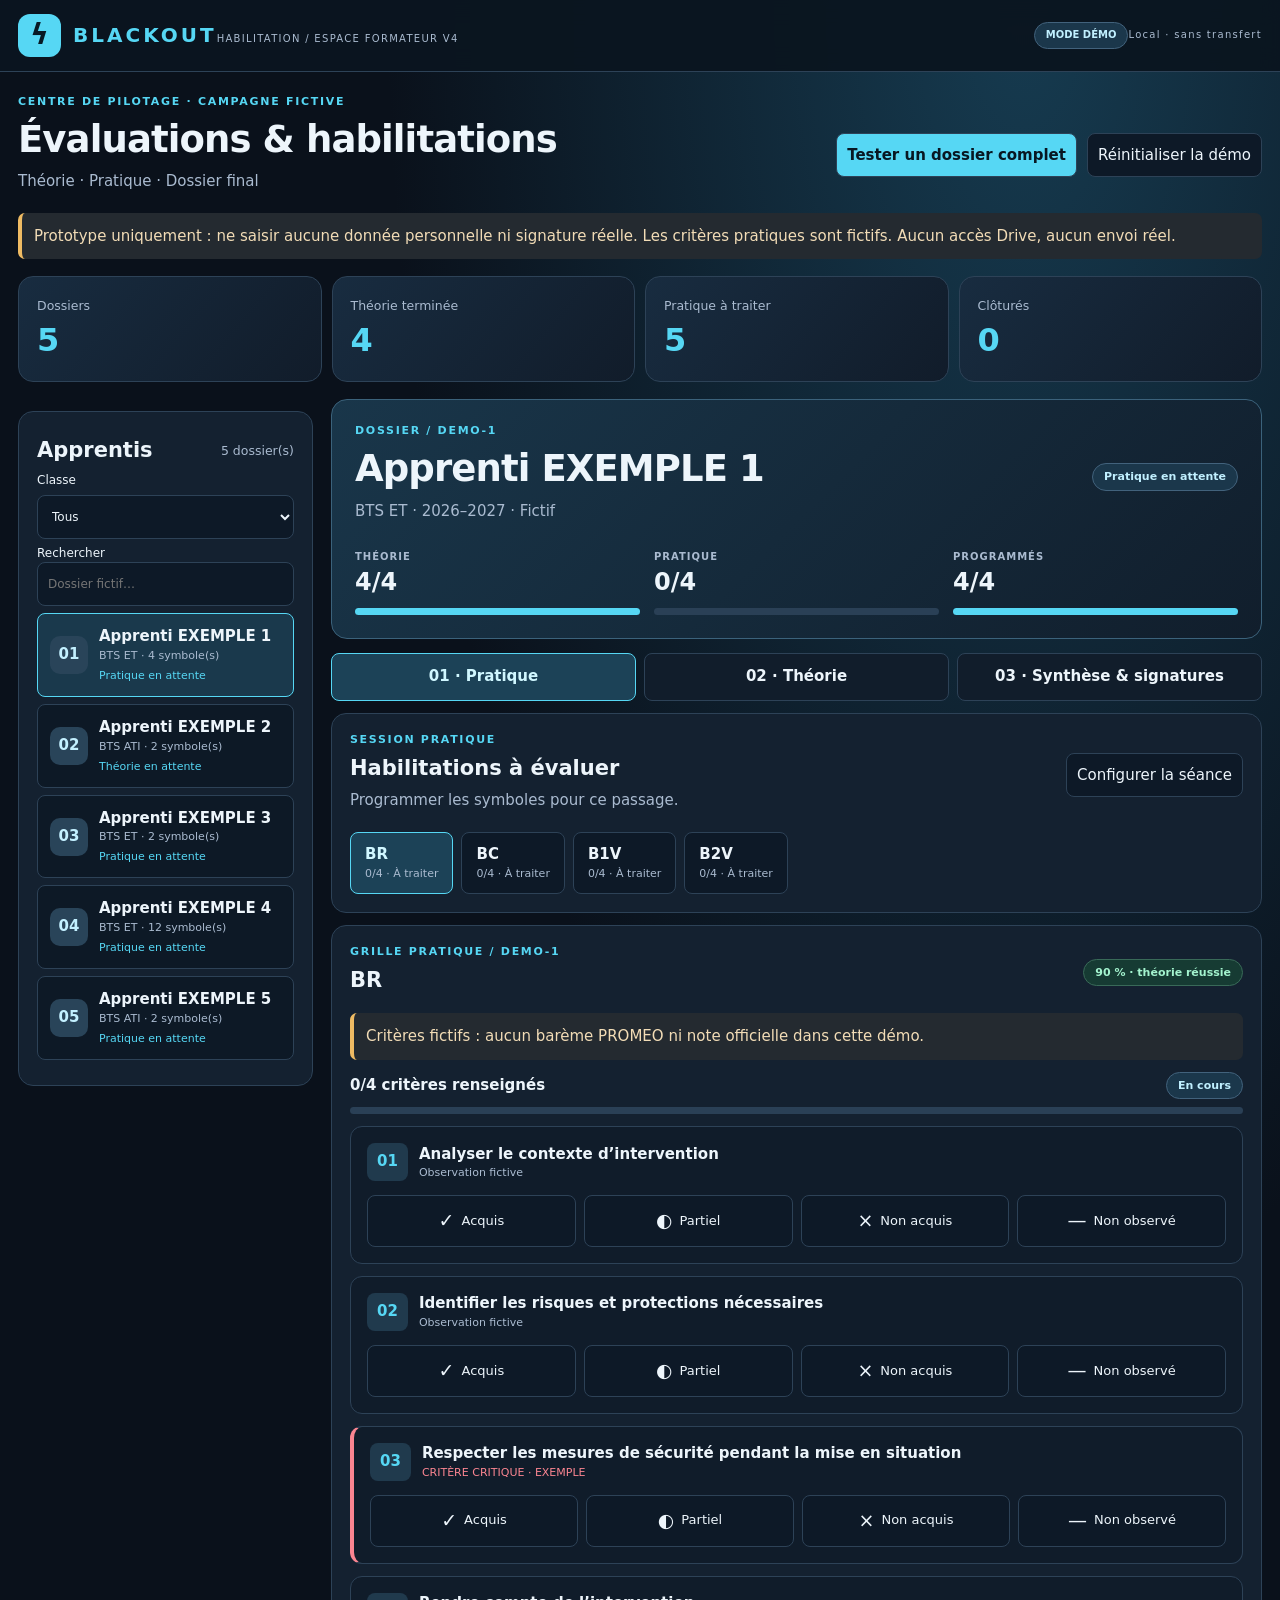
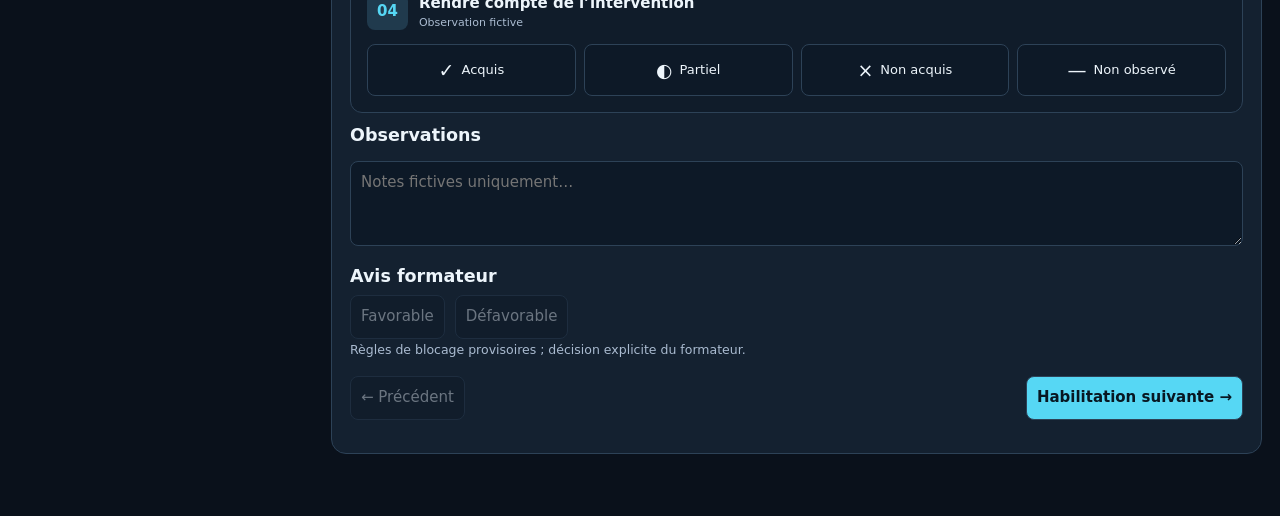
==== commit d06df033: "Démo V4: test immédiat de bout en bout avec dossier fictif" ====
--- a/demo-v4/index.html
+++ b/demo-v4/index.html
@@ -16,10 +16,10 @@
 .emp-legal{font-size:8pt;padding:6px;background:#f1f6f9;margin-top:8px;color:#40536a;overflow-wrap:anywhere}
 .emp-reasons{display:grid;gap:5px}.emp-reason{padding:5px 8px;border:1px solid #d8e2eb;border-left:3px solid #805a0f;background:#f8fbfc;break-inside:avoid;overflow-wrap:anywhere;font-size:8.2pt}.emp-reason.good{border-left-color:#156448}.emp-reason.bad{border-left-color:#a12c40}.emp-reason-head{display:flex;align-items:center;justify-content:space-between}.emp-reason p{margin:2px 0}.emp-foot{display:flex;justify-content:space-between;border-top:1px solid #d8e2eb;padding-top:5px;font-size:7pt;color:#56677b;margin-top:8px}
 @media screen{#report.employer.preview{display:block;position:fixed;inset:0;z-index:9999;background:#e0e8ee;overflow:auto;padding:16px;color:#132539}#report.employer.preview .emp-page{max-width:184mm;margin:0 auto 15px;padding:12px;box-shadow:0 4px 18px #0002}#report.employer .emp-toolbar{display:flex;flex-wrap:wrap;gap:8px;justify-content:center;position:sticky;top:0;background:#132539;padding:8px;z-index:10000}#report.employer .emp-toolbar button{color:#fff;background:#183b50}#report.employer .emp-toolbar p{color:#fff;font-size:12px}}
-@media print{@page{size:A4 portrait;margin:13mm}#report.employer{display:block!important;padding:0!important;position:static!important;overflow:visible!important;color:#132539!important;print-color-adjust:exact;-webkit-print-color-adjust:exact}#report.employer .emp-page{width:184mm;min-height:265mm;break-after:page;page-break-after:always}#report.employer .emp-page:last-child{break-after:auto;page-break-after:auto}#report.employer .emp-toolbar{display:none!important}#report.employer .emp-header{display:block!important;position:relative!important}#report.employer .emp-foot{margin-top:8px}#report.employer .emp-reason{break-inside:avoid}}
+@media print{@page{size:A4 portrait;margin:13mm}#report.employer{display:block!important;padding:0!important;position:static!important;overflow:visible!important;color:#132539!important;print-color-adjust:exact;-webkit-print-color-adjust:exact}#report.employer .emp-page{width:184mm;min-height:260mm;break-after:page;page-break-after:always}#report.employer .emp-page:last-child{break-after:auto;page-break-after:auto}#report.employer .emp-toolbar{display:none!important}#report.employer .emp-header{display:block!important;position:relative!important}#report.employer .emp-foot{margin-top:8px}#report.employer .emp-reason{break-inside:avoid}}
 </style>
 <header><div class="brand"><span class="logo">ϟ</span><div><b>BLACKOUT</b><small>HABILITATION / ESPACE FORMATEUR V4</small></div></div><div class="topright"><span class="pill">MODE DÉMO</span><small id="storage">Local · sans transfert</small></div></header>
-<main><div id="screen"><div class="label">CENTRE DE PILOTAGE · CAMPAGNE FICTIVE</div><div class="row"><div><h1>Évaluations & habilitations</h1><p class="muted">Théorie · Pratique · Dossier final</p></div><button id="reset">Réinitialiser la démo</button></div><p class="notice">Prototype uniquement : ne saisir aucune donnée personnelle ni signature réelle. Les critères pratiques sont fictifs. Aucun accès Drive, aucun envoi réel.</p><div id="metrics" class="metrics"></div><div class="workspace"><aside id="dashboard" class="panel side"></aside><section id="detail"></section></div></div><section id="report"></section></main>
+<main><div id="screen"><div class="label">CENTRE DE PILOTAGE · CAMPAGNE FICTIVE</div><div class="row"><div><h1>Évaluations & habilitations</h1><p class="muted">Théorie · Pratique · Dossier final</p></div><div class="row"><button class="primary" id="sample">Tester un dossier complet</button><button id="reset">Réinitialiser la démo</button></div></div><p class="notice">Prototype uniquement : ne saisir aucune donnée personnelle ni signature réelle. Les critères pratiques sont fictifs. Aucun accès Drive, aucun envoi réel.</p><div id="metrics" class="metrics"></div><div class="workspace"><aside id="dashboard" class="panel side"></aside><section id="detail"></section></div></div><section id="report"></section></main>
 <script>/* V4 — noyau du dossier, règles pédagogiques provisoires */
 const BlackoutCore=(function buildCore(){
  const profiles=["B0_éxécutant","B0_Chargé_de_chantier","B1V","B2V","BC","BE_mesurage","BE_Essais","BE_Manœuvre","BP","BR","BS","BF_HF"];
@@ -147,5 +147,6 @@
 }
 
 function report(d){$("report").className="";$("report").innerHTML='<h1>Bilan habilitation — DÉMONSTRATION</h1><p>Document fictif, non administratif · '+esc(d.caseId)+'</p><p>'+esc(d.identity.prenom+" "+d.identity.nom+" · "+d.identity.classe)+'</p><table><tr><th>Symbole</th><th>Théorie</th><th>Pratique</th><th>Avis</th></tr>'+d.profiles.map(p=>{let s=C.summarize(d,p);return '<tr><td>'+esc(p)+'</td><td>'+esc(s.theory)+'</td><td>'+esc(s.practice)+'</td><td>'+esc(d.opinions[p])+'</td></tr>'}).join("")+'</table>'+d.profiles.map(p=>'<h2>'+esc(p)+'</h2><h3>Correction théorique</h3>'+d.theory[p].details.map(q=>'<p>'+esc(q.question)+' — donnée : '+esc(q.selected.join(", "))+' — attendue : '+esc(q.expected.join(", "))+'</p>').join("")+'<h3>Pratique (grille fictive)</h3>'+d.practice[p].criteria.map(c=>'<p>'+esc(c.text)+' : '+esc(c.mark)+'</p>').join("")+'<p>Observations : '+esc(d.practice[p].observations)+'</p>').join("")+'<h2>Signatures de test</h2>'+["learner","trainer"].map(r=>'<p>'+esc(r==="learner"?"Apprenti":"Formateur")+' · '+esc(d.signatures[r].at)+'</p><img width="260" src="'+esc(d.signatures[r].image)+'">').join("")+'<p>Clôturé le '+esc(d.closedAt)+'. Ne constitue pas un titre d’habilitation.</p>';}
+$("sample").onclick=()=>{const i=dossiers.findIndex(d=>d.caseId==="DEMO-1");let d=initial()[0];for(const p of d.profiles){const g=initGrid(d,p);g.criteria.forEach((c,j)=>c.mark=p==="BR"&&c.critical?"non_acquis":"acquis");g.observations=p==="BR"?"Simulation : écart de sécurité observé ; reprise accompagnée nécessaire.":"Simulation : critères observés acquis.";d.opinions[p]=p==="BR"?"defavorable":"favorable"}dossiers[i]=d;selected=d.caseId;filter="Tous";query="";view="final";scopeOpen=false;saveDemo();dashboard();detail();$("detail").scrollIntoView({behavior:"smooth"})};
 dashboard();detail();
 </script></html>
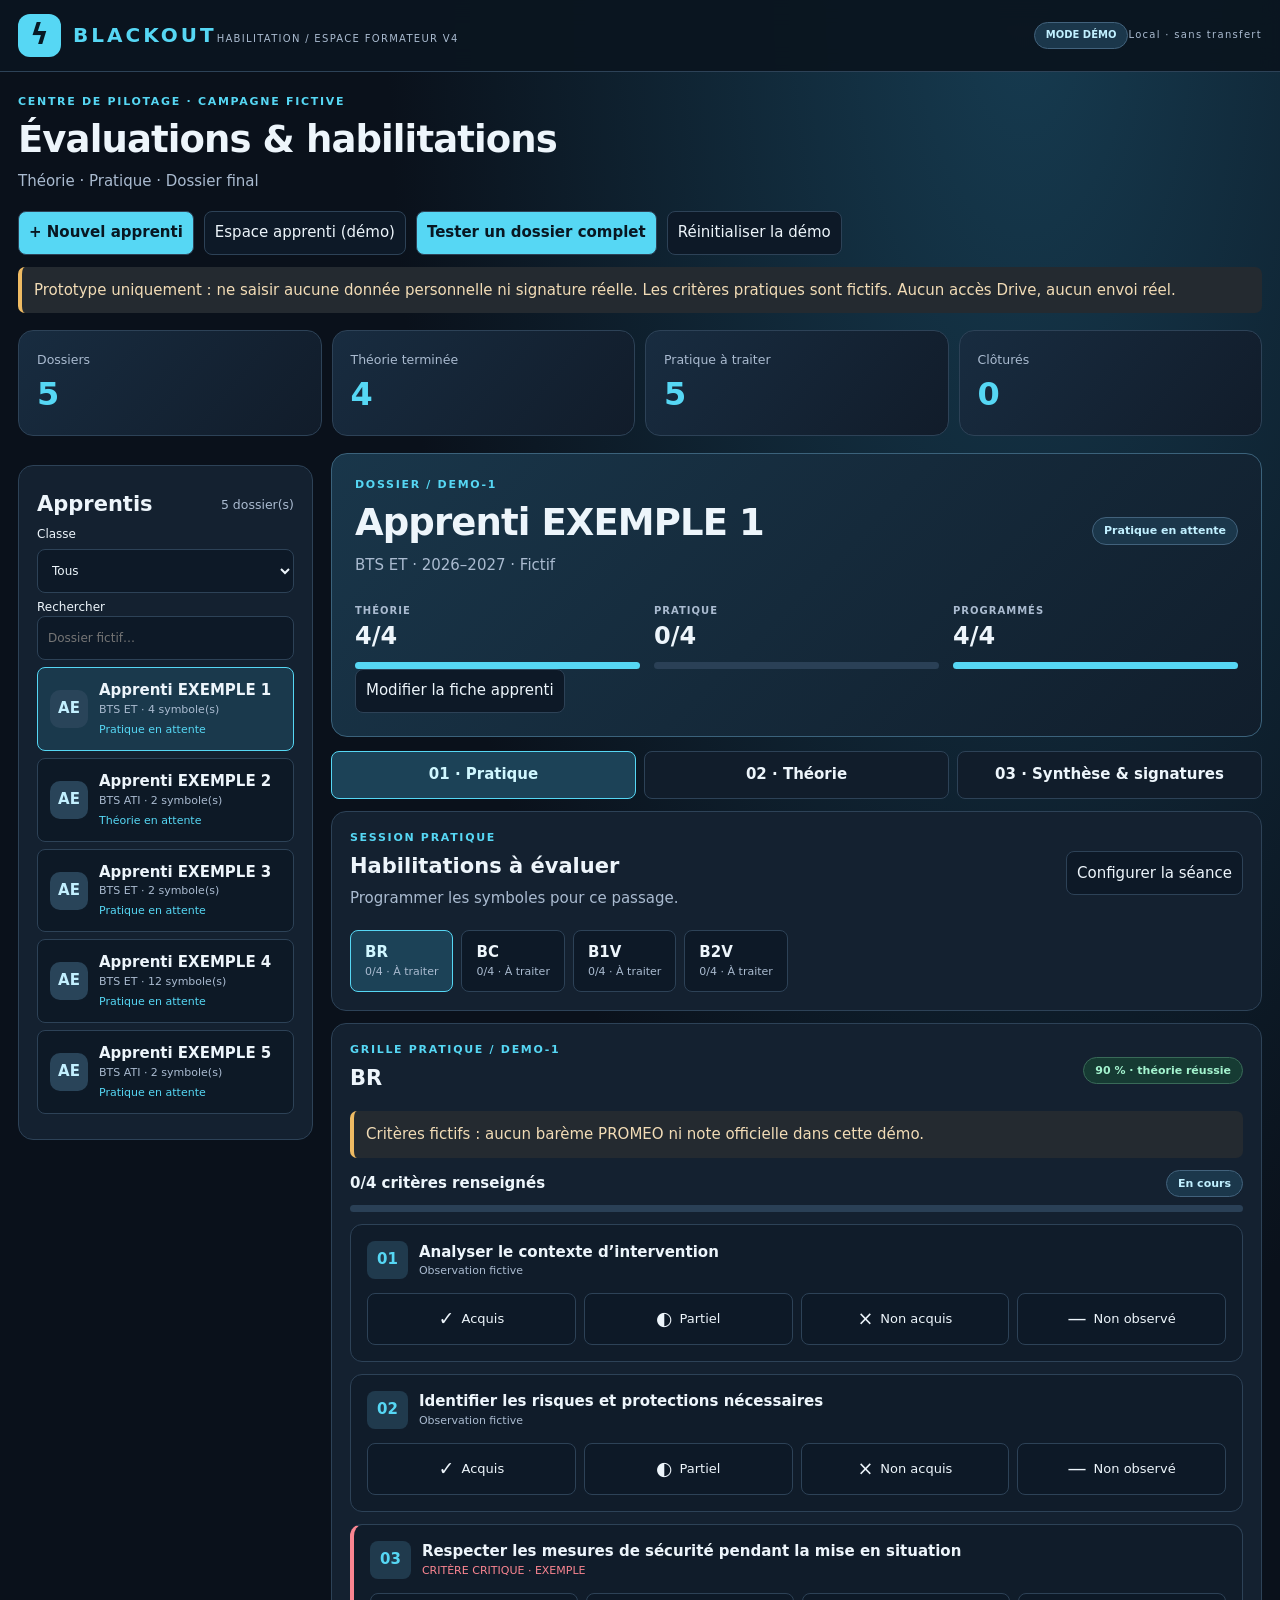
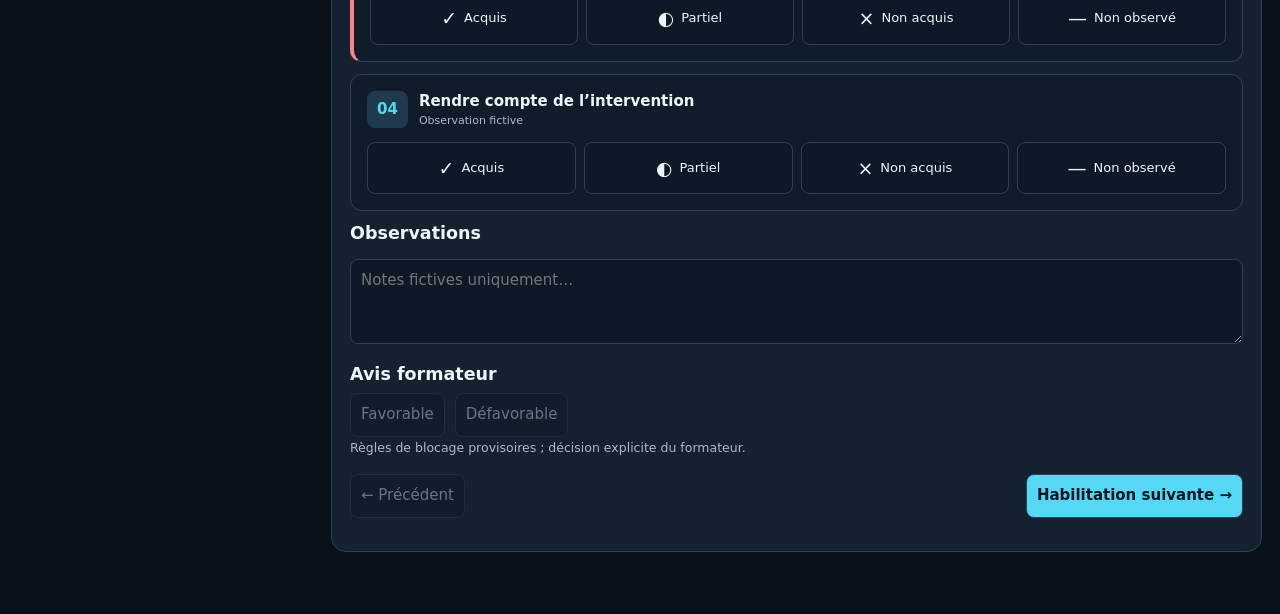
==== commit f404da6d: "Démo V4: création et édition des dossiers apprentis" ====
--- a/demo-v4/index.html
+++ b/demo-v4/index.html
@@ -19,7 +19,7 @@
 @media print{@page{size:A4 portrait;margin:13mm}#report.employer{display:block!important;padding:0!important;position:static!important;overflow:visible!important;color:#132539!important;print-color-adjust:exact;-webkit-print-color-adjust:exact}#report.employer .emp-page{width:184mm;min-height:260mm;break-after:page;page-break-after:always}#report.employer .emp-page:last-child{break-after:auto;page-break-after:auto}#report.employer .emp-toolbar{display:none!important}#report.employer .emp-header{display:block!important;position:relative!important}#report.employer .emp-foot{margin-top:8px}#report.employer .emp-reason{break-inside:avoid}}
 </style>
 <header><div class="brand"><span class="logo">ϟ</span><div><b>BLACKOUT</b><small>HABILITATION / ESPACE FORMATEUR V4</small></div></div><div class="topright"><span class="pill">MODE DÉMO</span><small id="storage">Local · sans transfert</small></div></header>
-<main><div id="screen"><div class="label">CENTRE DE PILOTAGE · CAMPAGNE FICTIVE</div><div class="row"><div><h1>Évaluations & habilitations</h1><p class="muted">Théorie · Pratique · Dossier final</p></div><div class="row"><button class="primary" id="sample">Tester un dossier complet</button><button id="reset">Réinitialiser la démo</button></div></div><p class="notice">Prototype uniquement : ne saisir aucune donnée personnelle ni signature réelle. Les critères pratiques sont fictifs. Aucun accès Drive, aucun envoi réel.</p><div id="metrics" class="metrics"></div><div class="workspace"><aside id="dashboard" class="panel side"></aside><section id="detail"></section></div></div><section id="report"></section></main>
+<main><div id="screen"><div class="label">CENTRE DE PILOTAGE · CAMPAGNE FICTIVE</div><div class="row"><div><h1>Évaluations & habilitations</h1><p class="muted">Théorie · Pratique · Dossier final</p></div><div class="row"><button class="primary" id="newLearner">+ Nouvel apprenti</button><button id="learnerPortal">Espace apprenti (démo)</button><button class="primary" id="sample">Tester un dossier complet</button><button id="reset">Réinitialiser la démo</button></div></div><p class="notice">Prototype uniquement : ne saisir aucune donnée personnelle ni signature réelle. Les critères pratiques sont fictifs. Aucun accès Drive, aucun envoi réel.</p><div id="metrics" class="metrics"></div><div class="workspace"><aside id="dashboard" class="panel side"></aside><section id="detail"></section></div></div><section id="report"></section><dialog id="entry" style="width:min(95vw,650px);max-height:90vh;overflow:auto;background:#142130;color:#edf5fb;border:1px solid #56d7f4;border-radius:16px;padding:24px"></dialog></main>
 <script>/* V4 — noyau du dossier, règles pédagogiques provisoires */
 const BlackoutCore=(function buildCore(){
  const profiles=["B0_éxécutant","B0_Chargé_de_chantier","B1V","B2V","BC","BE_mesurage","BE_Essais","BE_Manœuvre","BP","BR","BS","BF_HF"];
@@ -61,7 +61,7 @@
 const key="blackout-v4-da-demo-2";
 const initial=()=>[dossier(1,"BTS ET",["BR","BC","B1V","B2V"],true),dossier(2,"BTS ATI",["BS","BE_mesurage"],false),dossier(3,"BTS ET",["BR","BS"],true),dossier(4,"BTS ET",C.profiles,true),dossier(5,"BTS ATI",["B0_éxécutant","BE_Manœuvre"],true)].map(d=>({...d,scope:[...d.profiles]}));
 let dossiers=initial(),selected=dossiers[0].caseId,filter="Tous",query="",tab="BR",view="practice",scopeOpen=false;
-try{let raw=JSON.parse(localStorage.getItem(key)||"null");if(Array.isArray(raw)&&raw.length===5&&raw.every(d=>d.caseId?.startsWith("DEMO-")&&Array.isArray(d.scope)))dossiers=raw}catch{}
+try{let raw=JSON.parse(localStorage.getItem(key)||"null");if(Array.isArray(raw)&&raw.length>=5&&raw.length<=500&&raw.every(d=>d.caseId?.startsWith("DEMO-")&&Array.isArray(d.scope)))dossiers=raw}catch{}
 function saveDemo(){try{localStorage.setItem(key,JSON.stringify(dossiers));$("storage").textContent="Brouillon démo sauvegardé"}catch{$("storage").textContent="Session en mémoire"}}
 function progress(n,t){return '<div class="track" role="progressbar" aria-valuemin="0" aria-valuemax="'+t+'" aria-valuenow="'+n+'"><i style="width:'+(t?100*n/t:0)+'%"></i></div>'}
 function pill(t,k=""){return '<span class="pill '+k+'">'+esc(t)+'</span>'}
@@ -75,7 +75,7 @@
 function ensureTab(d){if(!d.scope.includes(tab))tab=d.scope[0]||null}
 const $=id=>document.getElementById(id);
 function dashboard(){let group=dossiers.filter(d=>filter==="Tous"||d.identity.classe===filter),list=group.filter(d=>(d.identity.prenom+" "+d.identity.nom+" "+d.caseId).toLowerCase().includes(query.toLowerCase()));$("metrics").innerHTML=[["Dossiers",group.length],["Théorie terminée",group.filter(d=>d.profiles.every(p=>d.theory[p])).length],["Pratique à traiter",group.filter(d=>!d.closed&&d.profiles.some(p=>!C.summarize(d,p).complete)).length],["Clôturés",group.filter(d=>d.closed).length]].map(([t,n])=>'<div class="panel"><small>'+t+'</small><div class="metric">'+n+'</div></div>').join("");
-$("dashboard").innerHTML='<div class="row"><h2>Apprentis</h2><small>'+list.length+' dossier(s)</small></div><div class="side-controls"><label class="tiny">Classe<select id="classFilter">'+["Tous","BTS ET","BTS ATI"].map(c=>'<option '+(filter===c?"selected":"")+'>'+c+'</option>').join("")+'</select></label><label class="tiny">Rechercher<input type="search" id="search" placeholder="Dossier fictif…" value="'+esc(query)+'"></label></div><div id="roster" class="roster">'+list.map(d=>'<button class="person '+(d.caseId===selected?"active":"")+'" data-open="'+d.caseId+'"><span class="avatar">'+d.caseId.split("-").pop().padStart(2,"0")+'</span><span><b>'+esc(d.identity.prenom+" "+d.identity.nom)+'</b><small>'+esc(d.identity.classe)+' · '+d.profiles.length+' symbole(s)</small><em>'+esc(status(d))+'</em></span></button>').join("")+'</div>';
+$("dashboard").innerHTML='<div class="row"><h2>Apprentis</h2><small>'+list.length+' dossier(s)</small></div><div class="side-controls"><label class="tiny">Classe<select id="classFilter">'+["Tous",...new Set(dossiers.map(d=>d.identity.classe))].map(c=>'<option '+(filter===c?"selected":"")+'>'+esc(c)+'</option>').join("")+'</select></label><label class="tiny">Rechercher<input type="search" id="search" placeholder="Dossier fictif…" value="'+esc(query)+'"></label></div><div id="roster" class="roster">'+list.map(d=>'<button class="person '+(d.caseId===selected?"active":"")+'" data-open="'+d.caseId+'"><span class="avatar">'+esc(d.identity.prenom.slice(0,1)+d.identity.nom.slice(0,1))+'</span><span><b>'+esc(d.identity.prenom+" "+d.identity.nom)+'</b><small>'+esc(d.identity.classe)+' · '+d.profiles.length+' symbole(s)</small><em>'+esc(status(d))+'</em></span></button>').join("")+'</div>';
 $("classFilter").onchange=e=>{filter=e.target.value;const d=current();if(filter!=="Tous"&&d?.identity.classe!==filter){selected=dossiers.find(x=>x.identity.classe===filter)?.caseId||null;tab=null;view="practice";scopeOpen=false;}dashboard();detail()};$("search").oninput=e=>{query=e.target.value;let start=e.target.selectionStart;dashboard();$("search").focus();try{$("search").setSelectionRange(start,start)}catch{}};
 $("dashboard").querySelectorAll("[data-open]").forEach(b=>b.onclick=()=>{selected=b.dataset.open;tab=null;view="practice";scopeOpen=false;dashboard();detail();if(innerWidth<901)$("detail").scrollIntoView({behavior:"smooth"})})}
 $("reset").onclick=()=>{if(!confirm("Réinitialiser les données fictives ?"))return;dossiers=initial();selected=dossiers[0].caseId;tab="BR";view="practice";scopeOpen=false;saveDemo();dashboard();detail()};
@@ -83,6 +83,7 @@
 function detail(){const d=current();if(!d){$("detail").innerHTML='<div class="empty">Sélectionner un apprenti.</div>';return}
 d.profiles.forEach(p=>initGrid(d,p));ensureTab(d);const td=d.profiles.filter(p=>d.theory[p]).length,pd=d.profiles.filter(p=>C.summarize(d,p).complete).length,n=d.profiles.length;
 $("detail").innerHTML='<section class="hero"><div class="row"><div><div class="label">DOSSIER / '+esc(d.caseId)+'</div><h1>'+esc(d.identity.prenom+" "+d.identity.nom)+'</h1><p class="muted">'+esc(d.identity.classe)+' · 2026–2027 · Fictif</p></div>'+pill(status(d))+'</div><div class="hero-grid">'+[["THÉORIE",td],["PRATIQUE",pd],["PROGRAMMÉS",d.scope.length]].map(([t,v])=>'<div><small>'+t+'</small><strong>'+v+'/'+n+'</strong>'+progress(v,n)+'</div>').join("")+'</div></section><div class="steps">'+[["practice","01 · Pratique"],["theory","02 · Théorie"],["final","03 · Synthèse & signatures"]].map(([v,t])=>'<button class="step '+(v===view?"active":"")+'" data-view="'+v+'" aria-pressed="'+(v===view)+'">'+t+'</button>').join("")+'</div>';
+if(!d.closed){const edit=document.createElement("button");edit.textContent="Modifier la fiche apprenti";edit.onclick=()=>openEntry("edit");$("detail").querySelector(".hero").append(edit)}
 $("detail").querySelectorAll("[data-view]").forEach(b=>b.onclick=()=>{view=b.dataset.view;detail()});
 if(view==="theory"){$("detail").insertAdjacentHTML("beforeend",'<section class="panel"><div class="label">RÉSULTATS THÉORIQUES</div><h2>Historique du dossier</h2><p class="muted">Résultats et corrigés fictifs.</p>'+d.profiles.map(p=>{let r=d.theory[p];return '<div class="theory-item"><div class="row"><b>'+esc(label(p))+'</b>'+pill(r?r.score+" % · "+(r.passed?"Réussie":"Non réussie"):"À passer",r?(r.passed?"ok":"bad"):"")+'</div>'+(r?'<p class="muted">'+r.good+'/'+r.total+' · '+r.critical.length+' erreur(s) critique(s)</p><details><summary>Voir le corrigé</summary>'+r.details.map(q=>'<p>'+esc(q.question)+'<br>Donnée : '+esc(q.selected.join(", "))+'<br>Attendue : '+esc(q.expected.join(", "))+'</p>').join("")+'</details>':"")+'</div>'}).join("")+'</section>');return}
 if(view==="practice"){
@@ -135,7 +136,7 @@
  const field=(a,b)=>'<div><small>'+a+'</small><strong>'+esc(b)+'</strong></div>';
  const badge=r=>'<span class="emp-tag '+r.kind+'">'+esc(r.status)+'</span>';
  const signatures=["learner","trainer"].map(r=>'<div class="emp-sign"><strong>'+(r==="learner"?"Apprenti — prise de connaissance":"Formateur — avis après formation")+'</strong><div class="emp-sign-zone">'+(signed?'<img alt="Signature fictive" src="'+esc(d.signatures[r].image)+'">':"Zone de signature — non signée")+'</div><small>'+(signed?esc(d.signatures[r].at):"Date : à renseigner")+'</small></div>').join("");
- return '<div class="emp-page">'+heading("Avis après formation électrique","Formation préalable à l’habilitation · Synthèse employeur")+'<h2><span>01</span> Identification et formation</h2><div class="emp-id">'+field("Apprenti",d.identity.prenom+" "+d.identity.nom)+field("Classe",d.identity.classe)+field("Entreprise","À renseigner")+field("Organisme / lieu","À renseigner")+field("Stage / type","Prévention du risque électrique / à renseigner")+field("Dates et durées théorie / pratique","À renseigner")+field("Formateur / fonction","À renseigner")+field("Statut du document",signed?"Simulation signée":"Brouillon non signé")+'</div><h2><span>02</span> Avis par symbole</h2><table class="emp-table"><thead><tr><th>Symbole</th><th>Théorie</th><th>Pratique</th><th>Critiques T / P*</th><th>Avis</th></tr></thead><tbody>'+rows.map(r=>'<tr><td><b>'+esc(r.symbol)+'</b></td><td>'+esc(r.theory)+'</td><td>'+esc(r.practice)+'</td><td>'+esc(r.critical)+'</td><td>'+badge(r)+'</td></tr>').join("")+'</tbody></table><small class="emp-note">* Écarts critiques relevés, théorie / pratique. Un total nul ne valide pas une épreuve incomplète.</small><div class="emp-recommended"><small>SYMBOLES RECOMMANDÉS — '+(signed?"SIMULATION SIGNÉE":"PROPOSITION NON SIGNÉE")+'</small><strong>'+esc(recommended.join(" · ")||"Aucun avis favorable renseigné")+'</strong></div><h2><span>03</span> Visa et prise de connaissance</h2><div class="emp-sign-grid">'+signatures+'</div><p class="emp-legal">Cet avis après formation ne constitue pas un titre d’habilitation. L’employeur décide de l’habilitation et de son périmètre. Grilles et seuils fictifs : validation PROMEO nécessaire.</p>'+foot(1)+'</div><div class="emp-page">'+heading("Éléments justifiant les avis","Acquis, écarts constatés et suites recommandées")+'<h2><span>04</span> Observations par symbole</h2><div class="emp-reasons">'+rows.map(r=>'<article class="emp-reason '+r.kind+'"><div class="emp-reason-head"><b>'+esc(r.symbol)+'</b>'+badge(r)+'</div><p><strong>Constats :</strong> '+esc(r.findings)+'</p><p><strong>Suite :</strong> '+esc(r.next)+'</p></article>').join("")+'</div><p class="emp-legal">Références de cadrage : NF C 18-510 (version applicable à confirmer), INRS ED 6127, § 7.2. Ce spécimen n’atteste pas la conformité à la norme. Les critères détaillés et corrigés sont conservés dans le dossier pédagogique distinct.</p>'+foot(2)+'</div>';
+ return '<div class="emp-page">'+heading("Avis après formation électrique","Formation préalable à l’habilitation · Synthèse employeur")+'<h2><span>01</span> Identification et formation</h2><div class="emp-id">'+field("Apprenti",d.identity.prenom+" "+d.identity.nom)+field("Classe",d.identity.classe)+field("Entreprise",d.identity.entreprise||"À renseigner")+field("Organisme / lieu",d.identity.organisme||"À renseigner")+field("Stage / type","Prévention du risque électrique / à renseigner")+field("Dates et durées théorie / pratique",[d.identity.dateTheorie,d.identity.datePratique,d.identity.duree].filter(Boolean).join(" / ")||"À renseigner")+field("Formateur / fonction",d.identity.formateur||"À renseigner")+field("Statut du document",signed?"Simulation signée":"Brouillon non signé")+'</div><h2><span>02</span> Avis par symbole</h2><table class="emp-table"><thead><tr><th>Symbole</th><th>Théorie</th><th>Pratique</th><th>Critiques T / P*</th><th>Avis</th></tr></thead><tbody>'+rows.map(r=>'<tr><td><b>'+esc(r.symbol)+'</b></td><td>'+esc(r.theory)+'</td><td>'+esc(r.practice)+'</td><td>'+esc(r.critical)+'</td><td>'+badge(r)+'</td></tr>').join("")+'</tbody></table><small class="emp-note">* Écarts critiques relevés, théorie / pratique. Un total nul ne valide pas une épreuve incomplète.</small><div class="emp-recommended"><small>SYMBOLES RECOMMANDÉS — '+(signed?"SIMULATION SIGNÉE":"PROPOSITION NON SIGNÉE")+'</small><strong>'+esc(recommended.join(" · ")||"Aucun avis favorable renseigné")+'</strong></div><h2><span>03</span> Visa et prise de connaissance</h2><div class="emp-sign-grid">'+signatures+'</div><p class="emp-legal">Cet avis après formation ne constitue pas un titre d’habilitation. L’employeur décide de l’habilitation et de son périmètre. Grilles et seuils fictifs : validation PROMEO nécessaire.</p>'+foot(1)+'</div><div class="emp-page">'+heading("Éléments justifiant les avis","Acquis, écarts constatés et suites recommandées")+'<h2><span>04</span> Observations par symbole</h2><div class="emp-reasons">'+rows.map(r=>'<article class="emp-reason '+r.kind+'"><div class="emp-reason-head"><b>'+esc(r.symbol)+'</b>'+badge(r)+'</div><p><strong>Constats :</strong> '+esc(r.findings)+'</p><p><strong>Suite :</strong> '+esc(r.next)+'</p></article>').join("")+'</div><p class="emp-legal">Références de cadrage : NF C 18-510 (version applicable à confirmer), INRS ED 6127, § 7.2. Ce spécimen n’atteste pas la conformité à la norme. Les critères détaillés et corrigés sont conservés dans le dossier pédagogique distinct.</p>'+foot(2)+'</div>';
 }
 
 function previewEmployer(d){
@@ -148,5 +149,12 @@
 
 function report(d){$("report").className="";$("report").innerHTML='<h1>Bilan habilitation — DÉMONSTRATION</h1><p>Document fictif, non administratif · '+esc(d.caseId)+'</p><p>'+esc(d.identity.prenom+" "+d.identity.nom+" · "+d.identity.classe)+'</p><table><tr><th>Symbole</th><th>Théorie</th><th>Pratique</th><th>Avis</th></tr>'+d.profiles.map(p=>{let s=C.summarize(d,p);return '<tr><td>'+esc(p)+'</td><td>'+esc(s.theory)+'</td><td>'+esc(s.practice)+'</td><td>'+esc(d.opinions[p])+'</td></tr>'}).join("")+'</table>'+d.profiles.map(p=>'<h2>'+esc(p)+'</h2><h3>Correction théorique</h3>'+d.theory[p].details.map(q=>'<p>'+esc(q.question)+' — donnée : '+esc(q.selected.join(", "))+' — attendue : '+esc(q.expected.join(", "))+'</p>').join("")+'<h3>Pratique (grille fictive)</h3>'+d.practice[p].criteria.map(c=>'<p>'+esc(c.text)+' : '+esc(c.mark)+'</p>').join("")+'<p>Observations : '+esc(d.practice[p].observations)+'</p>').join("")+'<h2>Signatures de test</h2>'+["learner","trainer"].map(r=>'<p>'+esc(r==="learner"?"Apprenti":"Formateur")+' · '+esc(d.signatures[r].at)+'</p><img width="260" src="'+esc(d.signatures[r].image)+'">').join("")+'<p>Clôturé le '+esc(d.closedAt)+'. Ne constitue pas un titre d’habilitation.</p>';}
 $("sample").onclick=()=>{const i=dossiers.findIndex(d=>d.caseId==="DEMO-1");let d=initial()[0];for(const p of d.profiles){const g=initGrid(d,p);g.criteria.forEach((c,j)=>c.mark=p==="BR"&&c.critical?"non_acquis":"acquis");g.observations=p==="BR"?"Simulation : écart de sécurité observé ; reprise accompagnée nécessaire.":"Simulation : critères observés acquis.";d.opinions[p]=p==="BR"?"defavorable":"favorable"}dossiers[i]=d;selected=d.caseId;filter="Tous";query="";view="final";scopeOpen=false;saveDemo();dashboard();detail();$("detail").scrollIntoView({behavior:"smooth"})};
+function openEntry(mode){
+const el=$("entry");const d=current();const edit=mode==="edit"&&d&&!d.closed;const i=edit?d.identity:{};
+el.innerHTML='<div class="row"><h2>'+ (edit?"Modifier la fiche":"Créer un dossier apprenti")+'</h2><button id="entryClose">Fermer</button></div><p class="notice">Simulation locale : utiliser exclusivement des identités inventées.</p><form id="entryForm"><div class="grid">'+[["nom","Nom fictif",true],["prenom","Prénom fictif",true],["classe","Classe / groupe",true],["entreprise","Entreprise fictive",false],["organisme","Organisme / lieu",false],["formateur","Formateur fictif",false],["dateTheorie","Date théorie",false],["datePratique","Date pratique",false],["duree","Durées de formation",false]].map(([k,l,req])=>'<label>'+l+'<input style="display:block;width:100%;margin:5px 0" name="'+k+'" type="'+(k.startsWith("date")?"date":"text")+'" maxlength="100" '+(req?"required":"")+' value="'+esc(i[k]||"")+'"></label>').join("")+'</div><h3>Habilitations attribuées</h3><div class="scope-grid">'+C.profiles.map(p=>'<label class="scope"><input type="checkbox" name="profile" value="'+esc(p)+'" '+(edit&&d.profiles.includes(p)?"checked":"")+' '+(edit?"disabled":"")+'>'+esc(label(p))+'</label>').join("")+'</div><p id="entryError" class="bad"></p><button class="primary" type="submit">Enregistrer le dossier</button></form>';
+el.querySelector("#entryClose").onclick=()=>el.close();el.querySelector("form").onsubmit=e=>{e.preventDefault();const f=new FormData(e.target),profiles=edit?d.profiles:f.getAll("profile");if(!profiles.length){$("entryError").textContent="Sélectionner au moins une habilitation.";return}const identity=Object.fromEntries(["nom","prenom","classe","entreprise","organisme","formateur","dateTheorie","datePratique","duree"].map(k=>[k,String(f.get(k)||"").trim()]));if(!identity.nom||!identity.prenom||!identity.classe||identity.classe==="Tous"){$("entryError").textContent="Identité et groupe obligatoires ; Tous est réservé.";return}if(edit){d.identity=identity;invalidate(d)}else{const id=crypto.randomUUID();dossiers.push({caseId:"DEMO-"+id,campaignId:"DEMO-2026",identity,profiles,scope:[...profiles],theory:{},practice:{},opinions:{},signatures:{},revision:0,closed:false});selected="DEMO-"+id}filter=identity.classe;query="";tab=null;view="practice";scopeOpen=false;saveDemo();el.close();dashboard();detail()};el.showModal()}
+$("newLearner").onclick=()=>openEntry("new");
+function openLearner(){const el=$("entry");el.innerHTML='<h2>Espace apprenti — simulation locale</h2><p>Choisis un dossier fictif pour simuler la remontée d’une théorie. Ce n’est pas le véritable questionnaire V3 ni une connexion distante.</p><label>Dossier<select id="learnerSelect">'+dossiers.filter(d=>!d.closed).map(d=>'<option value="'+esc(d.caseId)+'">'+esc(d.identity.prenom+" "+d.identity.nom+" / "+d.identity.classe)+'</option>').join("")+'</select></label><label>Résultat simulé<select id="learnerOutcome"><option value="pass">Réussite</option><option value="fail">Échec</option></select></label><div class="row"><button id="learnerSubmit" class="primary">Simuler la transmission</button><button id="learnerClose">Fermer</button></div><p id="learnerMessage"></p>';el.querySelector("#learnerClose").onclick=()=>el.close();el.querySelector("#learnerSubmit").onclick=()=>{const id=$("learnerSelect").value,k=dossiers.findIndex(d=>d.caseId===id);if(k<0)return;const d=dossiers[k],pending=d.profiles.filter(p=>!d.theory[p]);if(!pending.length){$("learnerMessage").textContent="Théorie déjà renseignée ; aucun résultat écrasé.";return}dossiers[k]=C.attachTheory(d,{caseId:d.caseId,campaignId:d.campaignId,results:Object.fromEntries(pending.map(p=>[p,mkResult(p,$("learnerOutcome").value==="pass")]))});selected=id;filter=d.identity.classe;query="";tab=null;view="practice";saveDemo();el.close();dashboard();detail()};el.showModal()}
+$("learnerPortal").onclick=openLearner;
 dashboard();detail();
 </script></html>
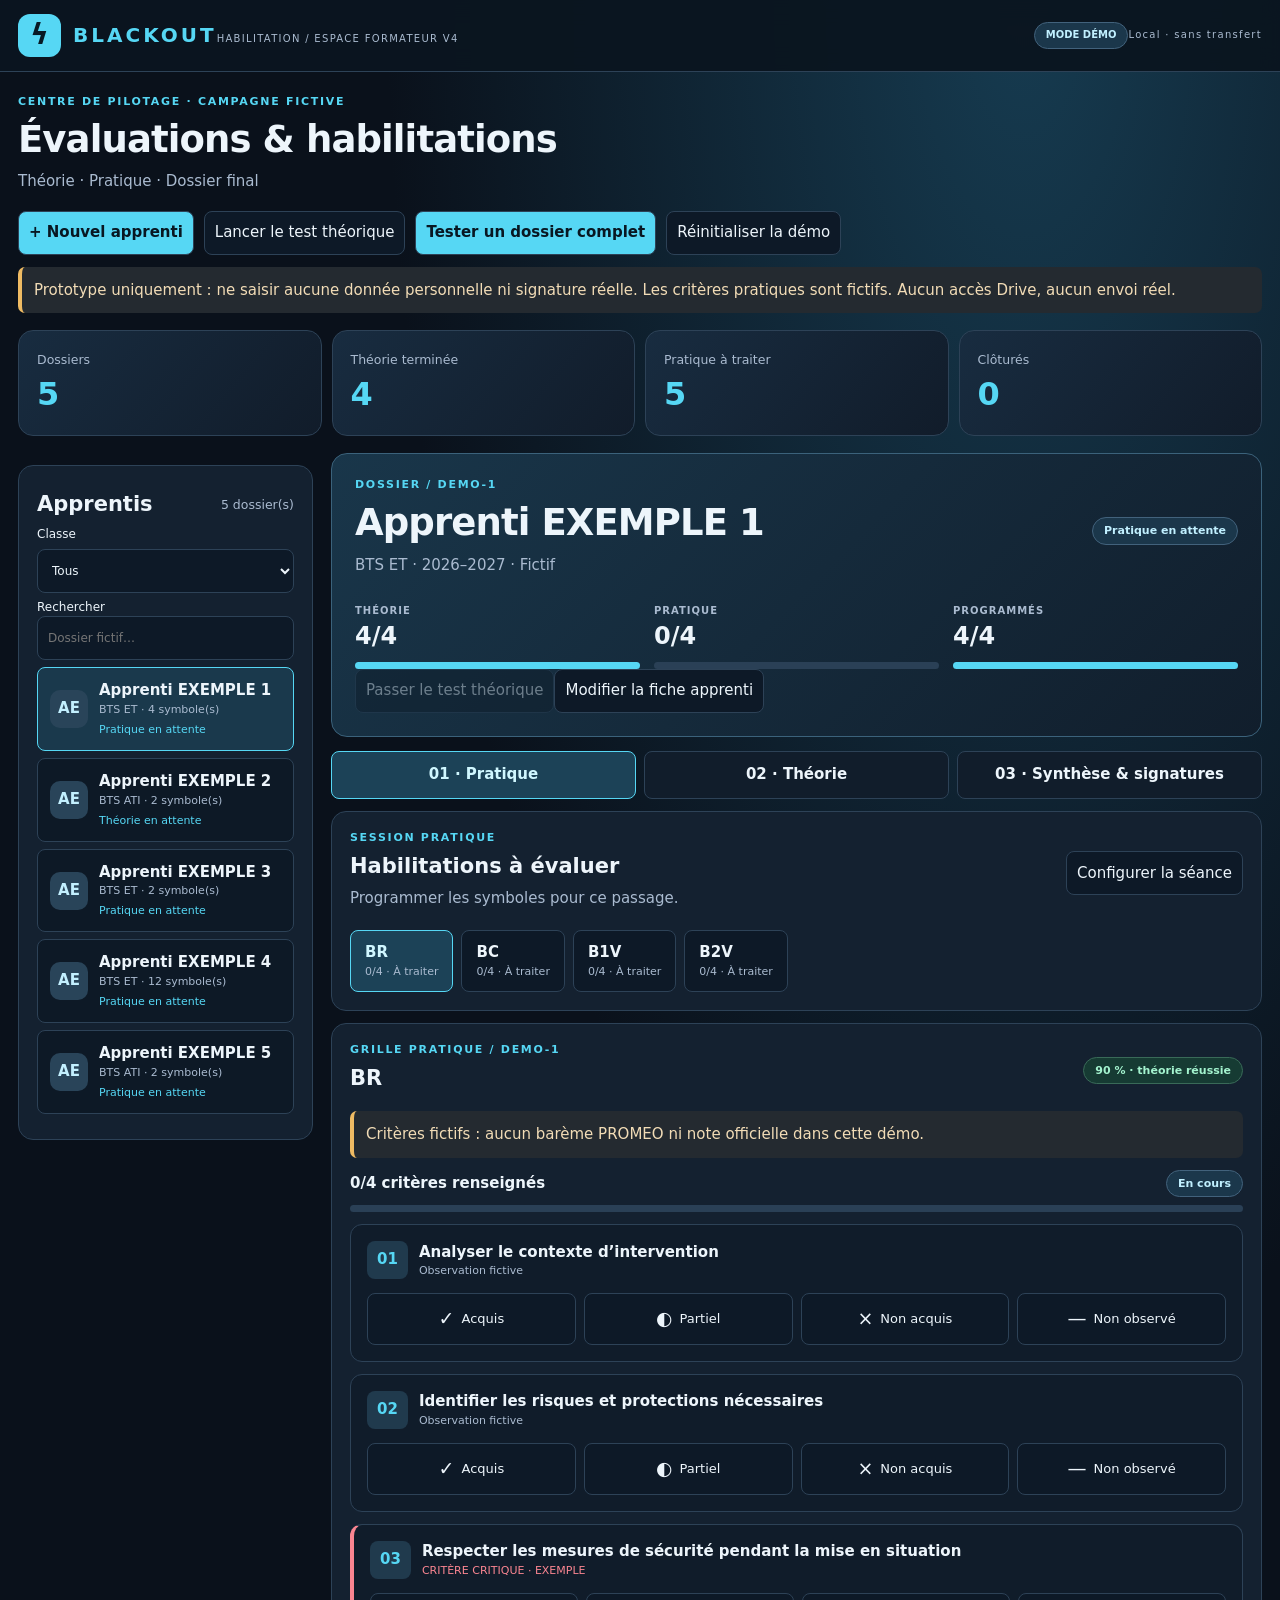
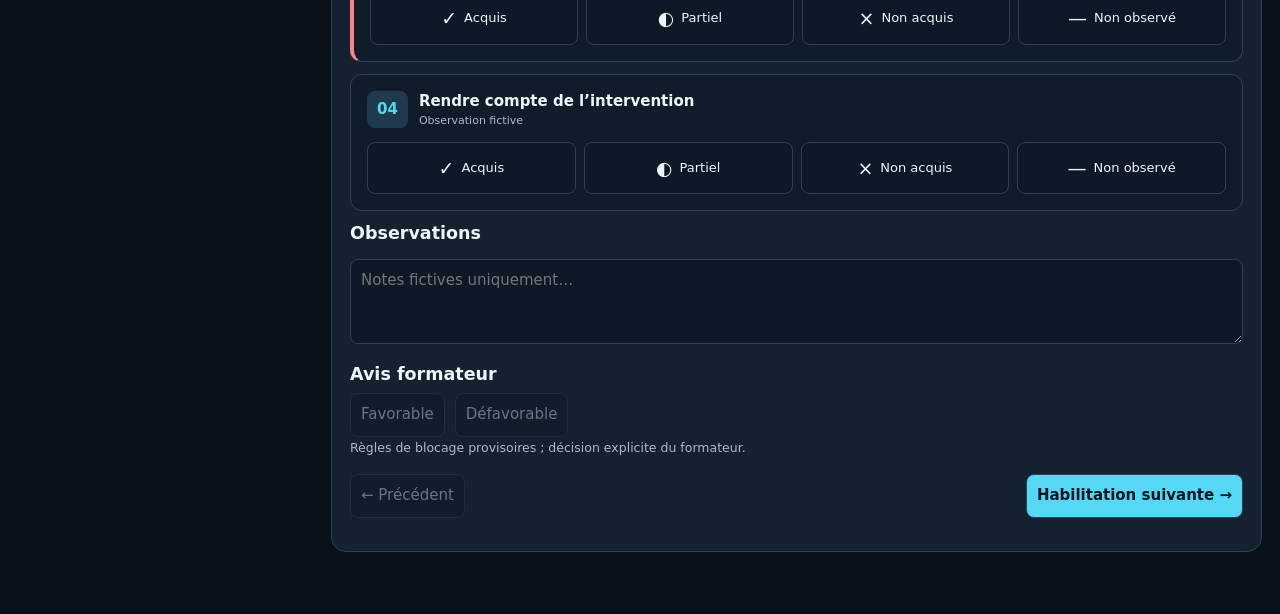
==== commit 6272658b: "V4: lancement du questionnaire réel et retour des résultats locaux" ====
--- a/demo-v4/index.html
+++ b/demo-v4/index.html
@@ -19,7 +19,7 @@
 @media print{@page{size:A4 portrait;margin:13mm}#report.employer{display:block!important;padding:0!important;position:static!important;overflow:visible!important;color:#132539!important;print-color-adjust:exact;-webkit-print-color-adjust:exact}#report.employer .emp-page{width:184mm;min-height:260mm;break-after:page;page-break-after:always}#report.employer .emp-page:last-child{break-after:auto;page-break-after:auto}#report.employer .emp-toolbar{display:none!important}#report.employer .emp-header{display:block!important;position:relative!important}#report.employer .emp-foot{margin-top:8px}#report.employer .emp-reason{break-inside:avoid}}
 </style>
 <header><div class="brand"><span class="logo">ϟ</span><div><b>BLACKOUT</b><small>HABILITATION / ESPACE FORMATEUR V4</small></div></div><div class="topright"><span class="pill">MODE DÉMO</span><small id="storage">Local · sans transfert</small></div></header>
-<main><div id="screen"><div class="label">CENTRE DE PILOTAGE · CAMPAGNE FICTIVE</div><div class="row"><div><h1>Évaluations & habilitations</h1><p class="muted">Théorie · Pratique · Dossier final</p></div><div class="row"><button class="primary" id="newLearner">+ Nouvel apprenti</button><button id="learnerPortal">Espace apprenti (démo)</button><button class="primary" id="sample">Tester un dossier complet</button><button id="reset">Réinitialiser la démo</button></div></div><p class="notice">Prototype uniquement : ne saisir aucune donnée personnelle ni signature réelle. Les critères pratiques sont fictifs. Aucun accès Drive, aucun envoi réel.</p><div id="metrics" class="metrics"></div><div class="workspace"><aside id="dashboard" class="panel side"></aside><section id="detail"></section></div></div><section id="report"></section><dialog id="entry" style="width:min(95vw,650px);max-height:90vh;overflow:auto;background:#142130;color:#edf5fb;border:1px solid #56d7f4;border-radius:16px;padding:24px"></dialog></main>
+<main><div id="screen"><div class="label">CENTRE DE PILOTAGE · CAMPAGNE FICTIVE</div><div class="row"><div><h1>Évaluations & habilitations</h1><p class="muted">Théorie · Pratique · Dossier final</p></div><div class="row"><button class="primary" id="newLearner">+ Nouvel apprenti</button><button id="learnerPortal">Lancer le test théorique</button><button class="primary" id="sample">Tester un dossier complet</button><button id="reset">Réinitialiser la démo</button></div></div><p class="notice">Prototype uniquement : ne saisir aucune donnée personnelle ni signature réelle. Les critères pratiques sont fictifs. Aucun accès Drive, aucun envoi réel.</p><div id="metrics" class="metrics"></div><div class="workspace"><aside id="dashboard" class="panel side"></aside><section id="detail"></section></div></div><section id="report"></section><dialog id="entry" style="width:min(95vw,650px);max-height:90vh;overflow:auto;background:#142130;color:#edf5fb;border:1px solid #56d7f4;border-radius:16px;padding:24px"></dialog></main>
 <script>/* V4 — noyau du dossier, règles pédagogiques provisoires */
 const BlackoutCore=(function buildCore(){
  const profiles=["B0_éxécutant","B0_Chargé_de_chantier","B1V","B2V","BC","BE_mesurage","BE_Essais","BE_Manœuvre","BP","BR","BS","BF_HF"];
@@ -83,7 +83,7 @@
 function detail(){const d=current();if(!d){$("detail").innerHTML='<div class="empty">Sélectionner un apprenti.</div>';return}
 d.profiles.forEach(p=>initGrid(d,p));ensureTab(d);const td=d.profiles.filter(p=>d.theory[p]).length,pd=d.profiles.filter(p=>C.summarize(d,p).complete).length,n=d.profiles.length;
 $("detail").innerHTML='<section class="hero"><div class="row"><div><div class="label">DOSSIER / '+esc(d.caseId)+'</div><h1>'+esc(d.identity.prenom+" "+d.identity.nom)+'</h1><p class="muted">'+esc(d.identity.classe)+' · 2026–2027 · Fictif</p></div>'+pill(status(d))+'</div><div class="hero-grid">'+[["THÉORIE",td],["PRATIQUE",pd],["PROGRAMMÉS",d.scope.length]].map(([t,v])=>'<div><small>'+t+'</small><strong>'+v+'/'+n+'</strong>'+progress(v,n)+'</div>').join("")+'</div></section><div class="steps">'+[["practice","01 · Pratique"],["theory","02 · Théorie"],["final","03 · Synthèse & signatures"]].map(([v,t])=>'<button class="step '+(v===view?"active":"")+'" data-view="'+v+'" aria-pressed="'+(v===view)+'">'+t+'</button>').join("")+'</div>';
-if(!d.closed){const edit=document.createElement("button");edit.textContent="Modifier la fiche apprenti";edit.onclick=()=>openEntry("edit");$("detail").querySelector(".hero").append(edit)}
+if(!d.closed){const launch=document.createElement("button");launch.textContent="Passer le test théorique";launch.disabled=d.profiles.every(p=>d.theory[p]);launch.onclick=()=>$("learnerPortal").click();$("detail").querySelector(".hero").append(launch);const edit=document.createElement("button");edit.textContent="Modifier la fiche apprenti";edit.onclick=()=>openEntry("edit");$("detail").querySelector(".hero").append(edit)}
 $("detail").querySelectorAll("[data-view]").forEach(b=>b.onclick=()=>{view=b.dataset.view;detail()});
 if(view==="theory"){$("detail").insertAdjacentHTML("beforeend",'<section class="panel"><div class="label">RÉSULTATS THÉORIQUES</div><h2>Historique du dossier</h2><p class="muted">Résultats et corrigés fictifs.</p>'+d.profiles.map(p=>{let r=d.theory[p];return '<div class="theory-item"><div class="row"><b>'+esc(label(p))+'</b>'+pill(r?r.score+" % · "+(r.passed?"Réussie":"Non réussie"):"À passer",r?(r.passed?"ok":"bad"):"")+'</div>'+(r?'<p class="muted">'+r.good+'/'+r.total+' · '+r.critical.length+' erreur(s) critique(s)</p><details><summary>Voir le corrigé</summary>'+r.details.map(q=>'<p>'+esc(q.question)+'<br>Donnée : '+esc(q.selected.join(", "))+'<br>Attendue : '+esc(q.expected.join(", "))+'</p>').join("")+'</details>':"")+'</div>'}).join("")+'</section>');return}
 if(view==="practice"){
@@ -155,6 +155,8 @@
 el.querySelector("#entryClose").onclick=()=>el.close();el.querySelector("form").onsubmit=e=>{e.preventDefault();const f=new FormData(e.target),profiles=edit?d.profiles:f.getAll("profile");if(!profiles.length){$("entryError").textContent="Sélectionner au moins une habilitation.";return}const identity=Object.fromEntries(["nom","prenom","classe","entreprise","organisme","formateur","dateTheorie","datePratique","duree"].map(k=>[k,String(f.get(k)||"").trim()]));if(!identity.nom||!identity.prenom||!identity.classe||identity.classe==="Tous"){$("entryError").textContent="Identité et groupe obligatoires ; Tous est réservé.";return}if(edit){d.identity=identity;invalidate(d)}else{const id=crypto.randomUUID();dossiers.push({caseId:"DEMO-"+id,campaignId:"DEMO-2026",identity,profiles,scope:[...profiles],theory:{},practice:{},opinions:{},signatures:{},revision:0,closed:false});selected="DEMO-"+id}filter=identity.classe;query="";tab=null;view="practice";scopeOpen=false;saveDemo();el.close();dashboard();detail()};el.showModal()}
 $("newLearner").onclick=()=>openEntry("new");
 function openLearner(){const el=$("entry");el.innerHTML='<h2>Espace apprenti — simulation locale</h2><p>Choisis un dossier fictif pour simuler la remontée d’une théorie. Ce n’est pas le véritable questionnaire V3 ni une connexion distante.</p><label>Dossier<select id="learnerSelect">'+dossiers.filter(d=>!d.closed).map(d=>'<option value="'+esc(d.caseId)+'">'+esc(d.identity.prenom+" "+d.identity.nom+" / "+d.identity.classe)+'</option>').join("")+'</select></label><label>Résultat simulé<select id="learnerOutcome"><option value="pass">Réussite</option><option value="fail">Échec</option></select></label><div class="row"><button id="learnerSubmit" class="primary">Simuler la transmission</button><button id="learnerClose">Fermer</button></div><p id="learnerMessage"></p>';el.querySelector("#learnerClose").onclick=()=>el.close();el.querySelector("#learnerSubmit").onclick=()=>{const id=$("learnerSelect").value,k=dossiers.findIndex(d=>d.caseId===id);if(k<0)return;const d=dossiers[k],pending=d.profiles.filter(p=>!d.theory[p]);if(!pending.length){$("learnerMessage").textContent="Théorie déjà renseignée ; aucun résultat écrasé.";return}dossiers[k]=C.attachTheory(d,{caseId:d.caseId,campaignId:d.campaignId,results:Object.fromEntries(pending.map(p=>[p,mkResult(p,$("learnerOutcome").value==="pass")]))});selected=id;filter=d.identity.classe;query="";tab=null;view="practice";saveDemo();el.close();dashboard();detail()};el.showModal()}
-$("learnerPortal").onclick=openLearner;
+$("learnerPortal").onclick=()=>{const d=current();if(!d||d.closed||d.profiles.every(p=>d.theory[p])){alert("Sélectionner un dossier avec une théorie à passer.");return}saveDemo();location.href="theorie/?case="+encodeURIComponent(d.caseId)};
+function importTheory(){const id=new URLSearchParams(location.search).get("import");if(!id)return;try{const k=dossiers.findIndex(d=>d.caseId===id),packet=JSON.parse(localStorage.getItem("blackout-v4-packet-"+id)||"null");if(k<0||!packet)throw Error("Dossier ou résultat absent");const d=dossiers[k];dossiers[k]=C.attachTheory(d,packet);dossiers[k].signatures={};selected=id;filter=d.identity.classe;view="theory";saveDemo();localStorage.removeItem("blackout-v4-packet-"+id);history.replaceState(null,"",location.pathname);alert("Résultats du vrai questionnaire importés localement.")}catch(e){alert("Import non effectué : "+e.message)}}
+importTheory();
 dashboard();detail();
 </script></html>
